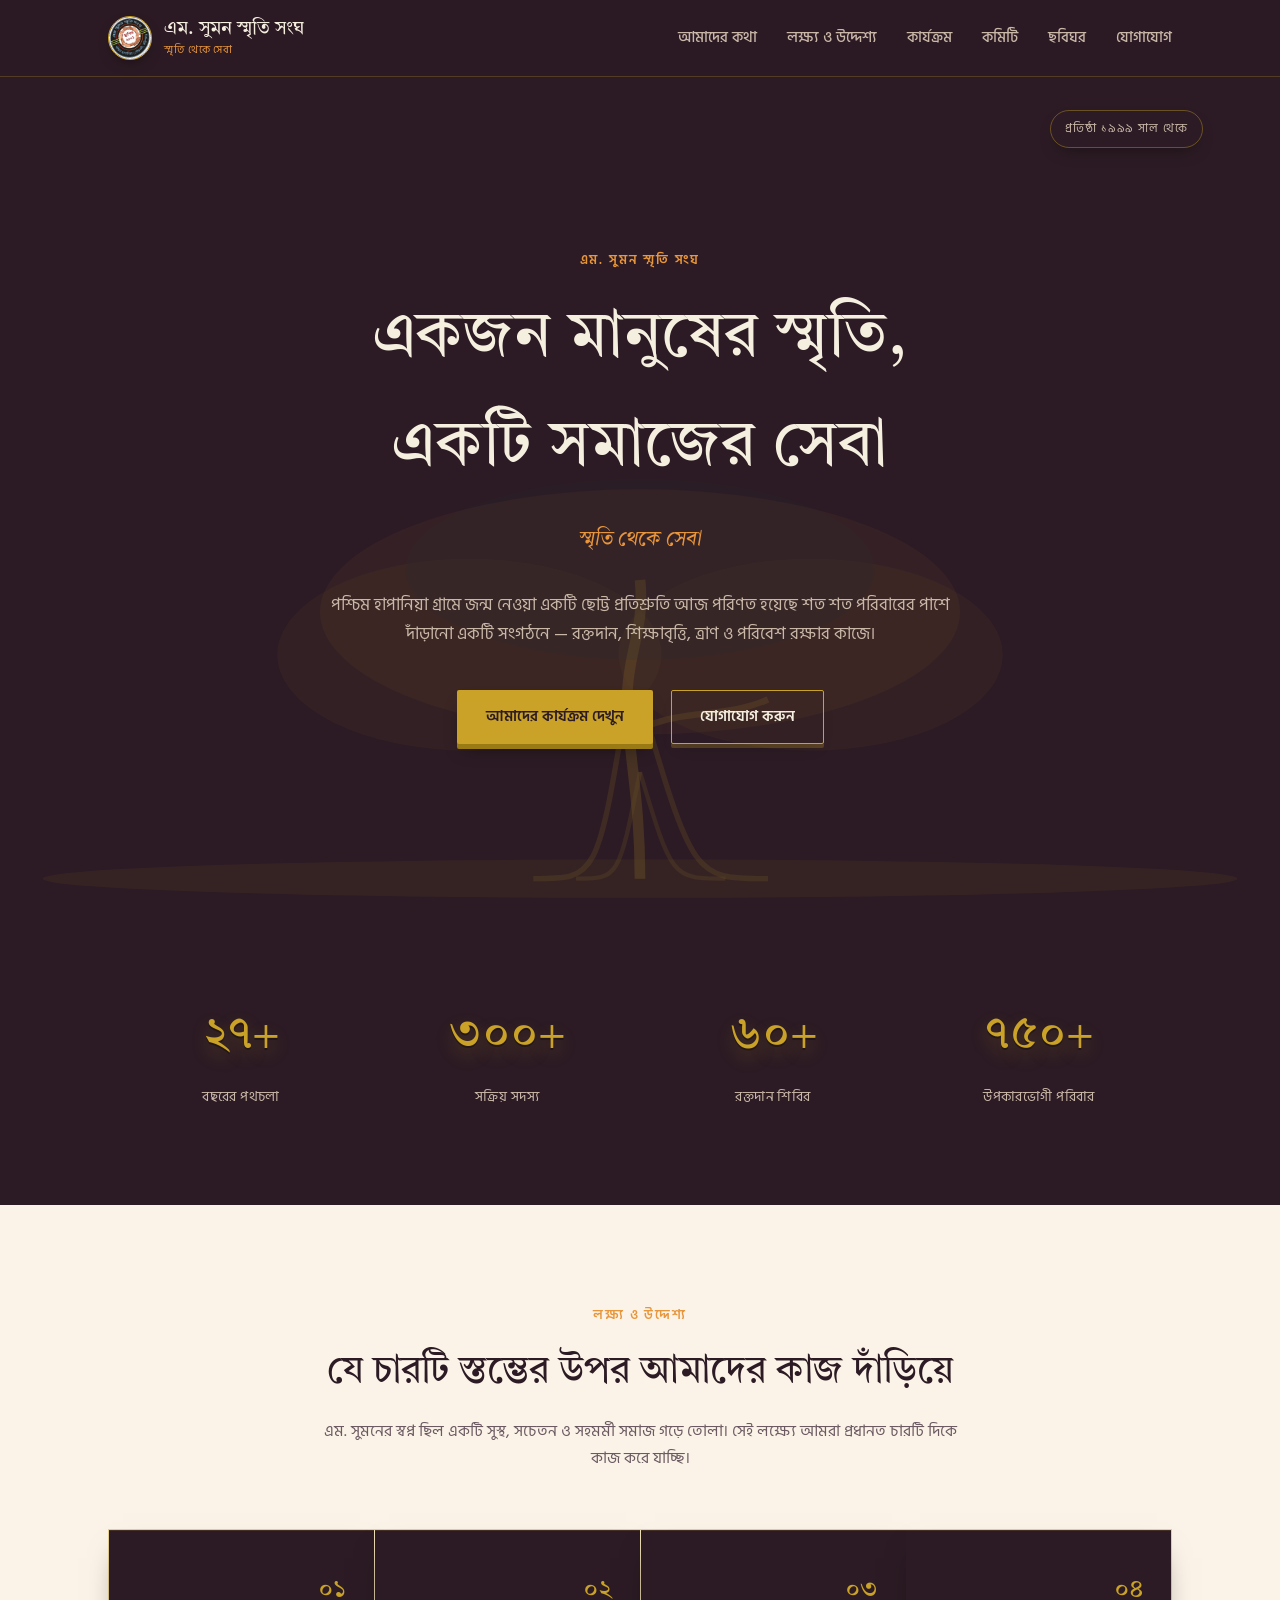
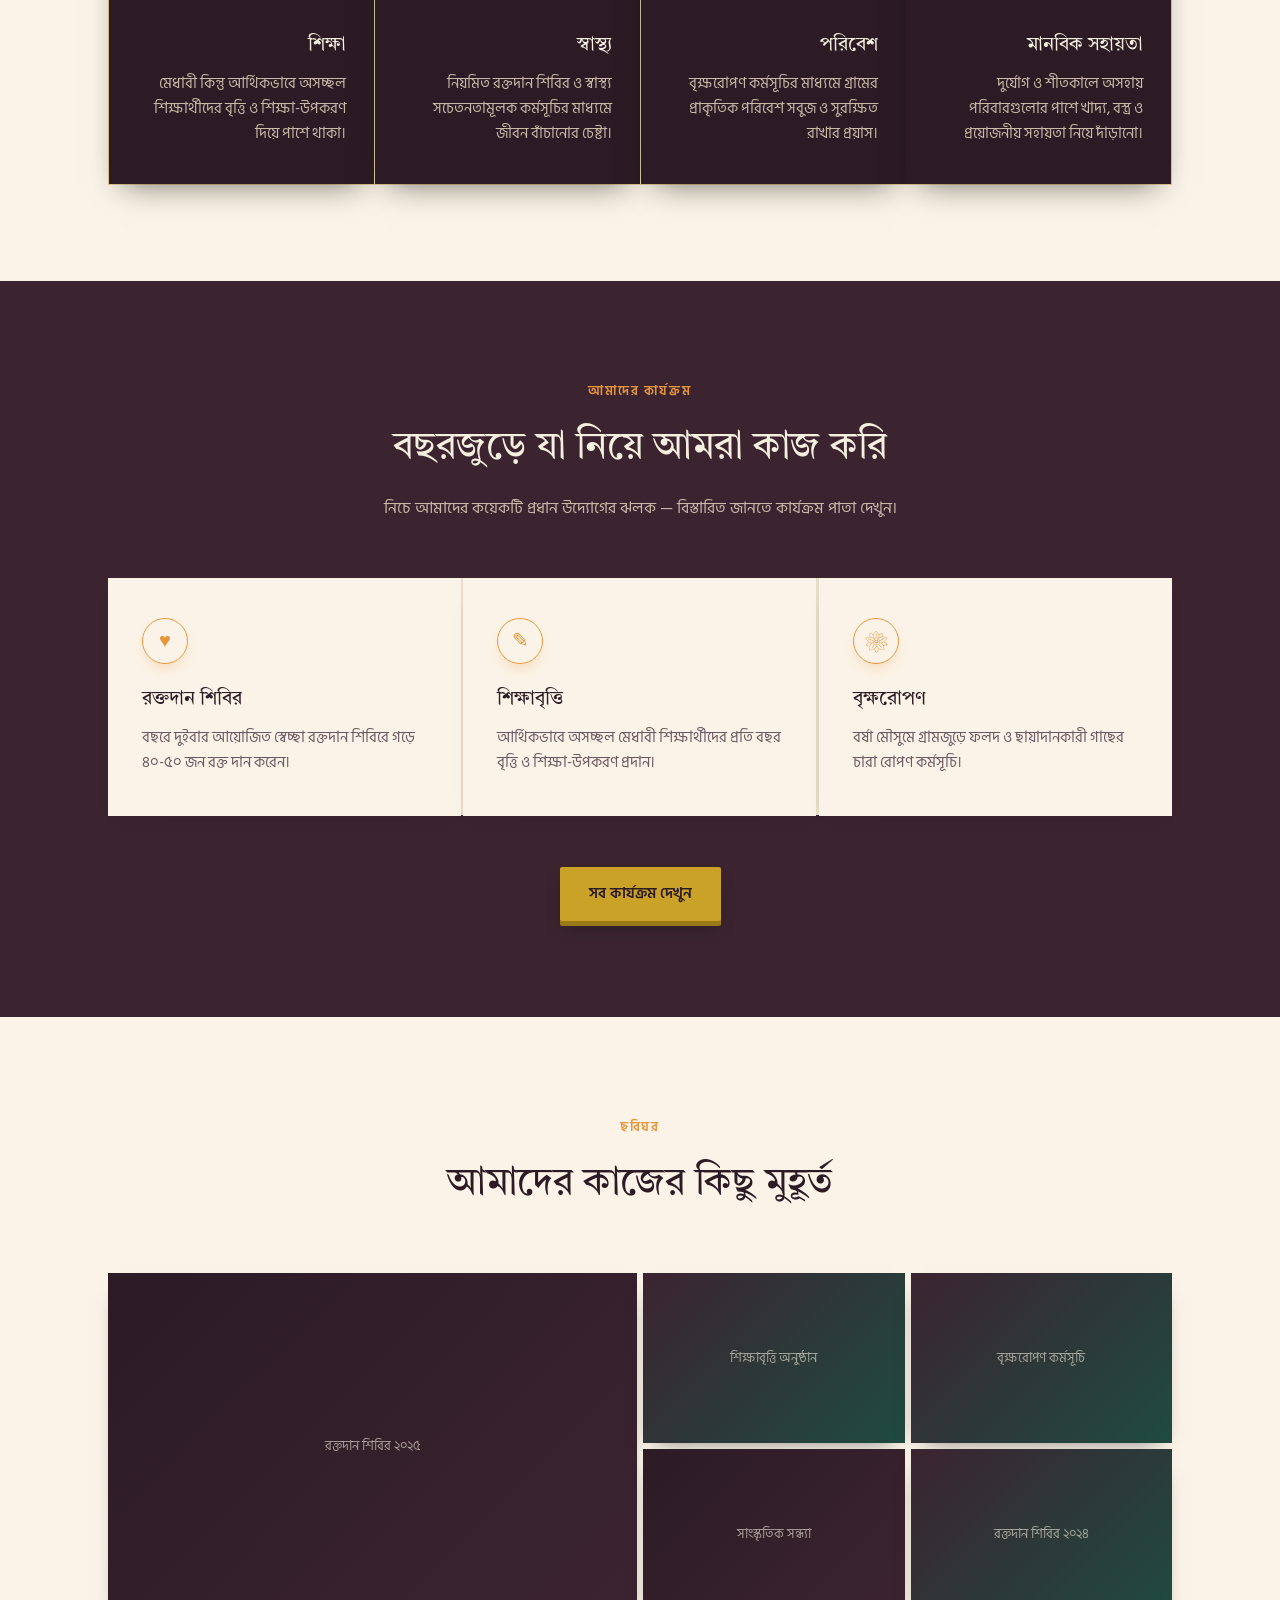
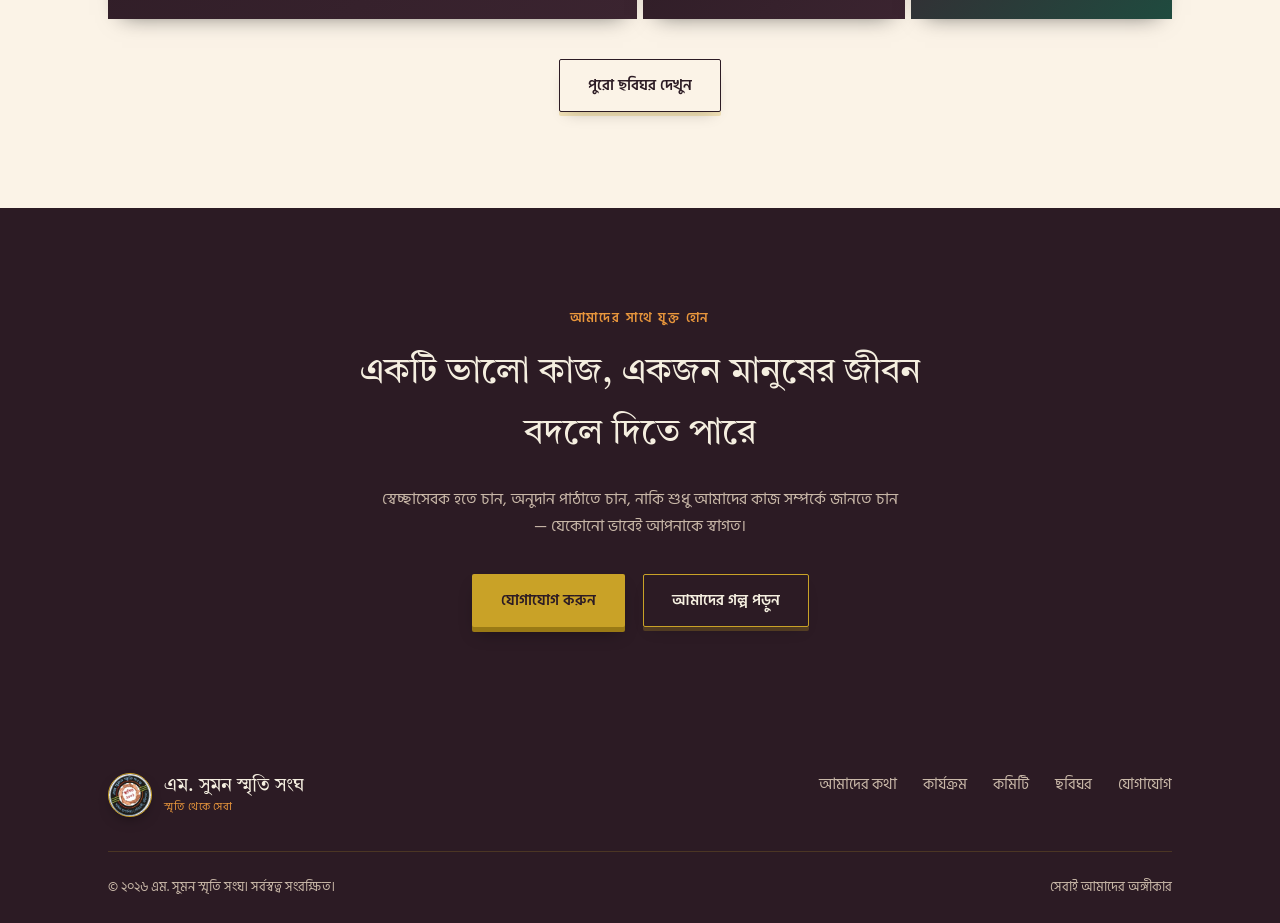
==== index.html @ 31ef6d55 "Add files via upload" ====
<!DOCTYPE html>
<html lang="bn">
<head>
<meta charset="UTF-8">
<meta name="viewport" content="width=device-width, initial-scale=1.0">
<title>এম. সুমন স্মৃতি সংঘ — স্মৃতি থেকে সেবা</title>
<link rel="preconnect" href="https://fonts.googleapis.com">
<link rel="preconnect" href="https://fonts.gstatic.com" crossorigin>
<link href="https://fonts.googleapis.com/css2?family=Tiro+Bangla:ital@0;1&family=Hind+Siliguri:wght@400;500;600;700&display=swap" rel="stylesheet">
<link rel="icon" type="image/png" href="[data-uri]">
<link rel="stylesheet" href="styles.css">
</head>
<body>

<header>
  <div class="nav-wrap">
    <a href="index.html" class="brand">
      <img class="brand-mark" src="[data-uri]" alt="এম. সুমন স্মৃতি সংঘ লোগো">
      <span class="brand-name">এম. সুমন স্মৃতি সংঘ
        <span>স্মৃতি থেকে সেবা</span>
      </span>
    </a>
    <nav class="links" id="navLinks">
      <a href="about.html">আমাদের কথা</a>
      <a href="index.html#mission">লক্ষ্য ও উদ্দেশ্য</a>
      <a href="activities.html">কার্যক্রম</a>
      <a href="committee.html">কমিটি</a>
      <a href="gallery.html">ছবিঘর</a>
      <a href="contact.html">যোগাযোগ</a>
    </nav>
    <button class="nav-toggle" id="navToggle" aria-label="মেনু খুলুন">☰</button>
  </div>
</header>

<section class="hero">
  <div class="banyan-wrap">
    <svg viewBox="0 0 1200 420" xmlns="http://www.w3.org/2000/svg" preserveAspectRatio="xMidYMax slice" style="width:100%; height:auto; display:block;">
      <ellipse cx="600" cy="400" rx="560" ry="18" fill="#C9A227" opacity="0.18"/>
      <path d="M600 400 C600 320 588 280 588 230 C588 190 605 165 600 120" stroke="#C9A227" stroke-width="10" fill="none" opacity="0.5"/>
      <path d="M600 260 C560 240 520 250 480 230" stroke="#C9A227" stroke-width="6" fill="none" opacity="0.4"/>
      <path d="M600 260 C640 240 680 250 720 232" stroke="#C9A227" stroke-width="6" fill="none" opacity="0.4"/>
      <path d="M588 230 C560 400 560 400 500 400" stroke="#C9A227" stroke-width="5" fill="none" opacity="0.35"/>
      <path d="M600 230 C650 400 650 400 720 400" stroke="#C9A227" stroke-width="5" fill="none" opacity="0.35"/>
      <path d="M600 300 C580 400 580 400 540 400" stroke="#C9A227" stroke-width="4" fill="none" opacity="0.3"/>
      <path d="M600 300 C630 400 630 400 680 400" stroke="#C9A227" stroke-width="4" fill="none" opacity="0.3"/>
      <ellipse cx="600" cy="150" rx="300" ry="115" fill="#E8963C" opacity="0.14"/>
      <ellipse cx="440" cy="190" rx="180" ry="90" fill="#C9A227" opacity="0.12"/>
      <ellipse cx="760" cy="190" rx="180" ry="90" fill="#C9A227" opacity="0.12"/>
      <ellipse cx="600" cy="110" rx="220" ry="85" fill="#1F4B3F" opacity="0.16"/>
    </svg>
  </div>
  <span class="est-badge">প্রতিষ্ঠা <span data-field="org.founded_year">১৯৯৯</span> সাল থেকে</span>
  <div class="hero-content">
    <span class="eyebrow">এম. সুমন স্মৃতি সংঘ</span>
    <h1>একজন মানুষের স্মৃতি,<br>একটি সমাজের সেবা</h1>
    <p class="tagline">স্মৃতি থেকে সেবা</p>
    <p class="lede">
      পশ্চিম হাপানিয়া গ্রামে জন্ম নেওয়া একটি ছোট্ট প্রতিশ্রুতি আজ পরিণত হয়েছে শত শত পরিবারের
      পাশে দাঁড়ানো একটি সংগঠনে — রক্তদান, শিক্ষাবৃত্তি, ত্রাণ ও পরিবেশ রক্ষার কাজে।
    </p>
    <div class="hero-ctas">
      <a href="activities.html" class="btn btn-gold">আমাদের কার্যক্রম দেখুন</a>
      <a href="contact.html" class="btn btn-outline">যোগাযোগ করুন</a>
    </div>
  </div>
</section>

<section class="section section-dark">
  <div class="container">
    <div class="stats-bar">
      <div class="stat">
        <div class="figure" data-field="stats.years">২৭+</div>
        <div class="label">বছরের পথচলা</div>
      </div>
      <div class="stat">
        <div class="figure" data-field="stats.members">৩৫০+</div>
        <div class="label">সক্রিয় সদস্য</div>
      </div>
      <div class="stat">
        <div class="figure" data-field="stats.campaigns">৮০+</div>
        <div class="label">রক্তদান শিবির</div>
      </div>
      <div class="stat">
        <div class="figure" data-field="stats.families">৯০০+</div>
        <div class="label">উপকারভোগী পরিবার</div>
      </div>
    </div>
  </div>
</section>

<section class="section section-ivory" id="mission">
  <div class="container">
    <div class="section-head">
      <span class="eyebrow">লক্ষ্য ও উদ্দেশ্য</span>
      <h2>যে চারটি স্তম্ভের উপর আমাদের কাজ দাঁড়িয়ে</h2>
      <p>এম. সুমনের স্বপ্ন ছিল একটি সুস্থ, সচেতন ও সহমর্মী সমাজ গড়ে তোলা। সেই লক্ষ্যে আমরা প্রধানত চারটি দিকে কাজ করে যাচ্ছি।</p>
    </div>
    <div class="mission-grid">
      <div class="mission-card tilt-card" style="text-align:right;">
        <span class="num">০১</span>
        <h3>শিক্ষা</h3>
        <p>মেধাবী কিন্তু আর্থিকভাবে অসচ্ছল শিক্ষার্থীদের বৃত্তি ও শিক্ষা-উপকরণ দিয়ে পাশে থাকা।</p>
      </div>
      <div class="mission-card tilt-card">
        <span class="num">০২</span>
        <h3>স্বাস্থ্য</h3>
        <p>নিয়মিত রক্তদান শিবির ও স্বাস্থ্য সচেতনতামূলক কর্মসূচির মাধ্যমে জীবন বাঁচানোর চেষ্টা।</p>
      </div>
      <div class="mission-card tilt-card">
        <span class="num">০৩</span>
        <h3>পরিবেশ</h3>
        <p>বৃক্ষরোপণ কর্মসূচির মাধ্যমে গ্রামের প্রাকৃতিক পরিবেশ সবুজ ও সুরক্ষিত রাখার প্রয়াস।</p>
      </div>
      <div class="mission-card tilt-card">
        <span class="num">০৪</span>
        <h3>মানবিক সহায়তা</h3>
        <p>দুর্যোগ ও শীতকালে অসহায় পরিবারগুলোর পাশে খাদ্য, বস্ত্র ও প্রয়োজনীয় সহায়তা নিয়ে দাঁড়ানো।</p>
      </div>
    </div>
  </div>
</section>

<section class="section section-mid">
  <div class="container">
    <div class="section-head">
      <span class="eyebrow">আমাদের কার্যক্রম</span>
      <h2 style="color:var(--text-light);">বছরজুড়ে যা নিয়ে আমরা কাজ করি</h2>
      <p style="color:var(--text-muted);">নিচে আমাদের কয়েকটি প্রধান উদ্যোগের ঝলক — বিস্তারিত জানতে কার্যক্রম পাতা দেখুন।</p>
    </div>
    <div class="activity-grid">
      <div class="activity-card tilt-card">
        <div class="activity-icon">♥</div>
        <h3>রক্তদান শিবির</h3>
        <p>বছরে দুইবার আয়োজিত স্বেচ্ছা রক্তদান শিবিরে গড়ে ৪০-৫০ জন রক্ত দান করেন।</p>
      </div>
      <div class="activity-card tilt-card">
        <div class="activity-icon">✎</div>
        <h3>শিক্ষাবৃত্তি</h3>
        <p>আর্থিকভাবে অসচ্ছল মেধাবী শিক্ষার্থীদের প্রতি বছর বৃত্তি ও শিক্ষা-উপকরণ প্রদান।</p>
      </div>
      <div class="activity-card tilt-card">
        <div class="activity-icon">❀</div>
        <h3>বৃক্ষরোপণ</h3>
        <p>বর্ষা মৌসুমে গ্রামজুড়ে ফলদ ও ছায়াদানকারী গাছের চারা রোপণ কর্মসূচি।</p>
      </div>
    </div>
    <div style="text-align:center; margin-top:52px;">
      <a href="activities.html" class="btn btn-gold">সব কার্যক্রম দেখুন</a>
    </div>
  </div>
</section>

<section class="section section-ivory">
  <div class="container">
    <div class="section-head">
      <span class="eyebrow">ছবিঘর</span>
      <h2>আমাদের কাজের কিছু মুহূর্ত</h2>
    </div>
    <div class="gallery-grid" id="home-gallery-grid"></div>
    <div style="text-align:center; margin-top:40px;">
      <a href="gallery.html" class="btn btn-outline" style="color:var(--maroon-dark); border-color:var(--maroon-dark);">পুরো ছবিঘর দেখুন</a>
    </div>
  </div>
</section>

<section class="section section-dark">
  <div class="container" style="text-align:center;">
    <span class="eyebrow">আমাদের সাথে যুক্ত হোন</span>
    <h2 style="color:var(--text-light); font-size:clamp(26px,3.4vw,36px); max-width:600px; margin:0 auto 20px auto;">
      একটি ভালো কাজ, একজন মানুষের জীবন বদলে দিতে পারে
    </h2>
    <p style="color:var(--text-muted); max-width:520px; margin:0 auto 34px auto;">
      স্বেচ্ছাসেবক হতে চান, অনুদান পাঠাতে চান, নাকি শুধু আমাদের কাজ সম্পর্কে জানতে চান — যেকোনো ভাবেই আপনাকে স্বাগত।
    </p>
    <div class="hero-ctas" style="justify-content:center;">
      <a href="contact.html" class="btn btn-gold">যোগাযোগ করুন</a>
      <a href="about.html" class="btn btn-outline">আমাদের গল্প পড়ুন</a>
    </div>
  </div>
</section>

<footer>
  <div class="container">
    <div class="footer-top">
      <div class="brand">
        <img class="brand-mark" src="[data-uri]" alt="এম. সুমন স্মৃতি সংঘ লোগো">
        <span class="brand-name" style="color:var(--text-light);">এম. সুমন স্মৃতি সংঘ
          <span>স্মৃতি থেকে সেবা</span>
        </span>
      </div>
      <nav>
        <a href="about.html">আমাদের কথা</a>
        <a href="activities.html">কার্যক্রম</a>
        <a href="committee.html">কমিটি</a>
        <a href="gallery.html">ছবিঘর</a>
        <a href="contact.html">যোগাযোগ</a>
      </nav>
    </div>
    <div class="footer-bottom">
      <span>© ২০২৬ এম. সুমন স্মৃতি সংঘ। সর্বস্বত্ব সংরক্ষিত।</span>
      <span>সেবাই আমাদের অঙ্গীকার</span>
    </div>
  </div>
</footer>

<script src="script.js"></script>
<script src="data-loader.js"></script>

</body>
</html>
---- styles.css ----
:root{
    --maroon-dark:#2C1B24;
    --maroon-mid:#3B2430;
    --ivory:#FBF3E7;
    --ivory-line:#e9ddc8;
    --text-dark:#2C1B24;
    --text-light:#F5EFE0;
    --text-muted:#c9b8a8;
    --gold:#C9A227;
    --marigold:#E8963C;
    --teal:#1F4B3F;
    --radius:6px;
    --maxw:1120px;
  }
  *{box-sizing:border-box;}
  html{scroll-behavior:smooth;}
  body{
    margin:0;
    font-family:'Hind Siliguri', sans-serif;
    color:var(--text-dark);
    background:var(--ivory);
    line-height:1.7;
  }
  h1,h2,h3,.display{
    font-family:'Tiro Bangla', serif;
    font-weight:400;
    margin:0;
  }
  a{text-decoration:none;color:inherit;}
  ul{list-style:none;margin:0;padding:0;}
  img{max-width:100%;display:block;}
  .container{max-width:var(--maxw); margin:0 auto; padding:0 28px;}
  .eyebrow{
    font-size:13px;
    letter-spacing:0.14em;
    text-transform:uppercase;
    color:var(--marigold);
    font-weight:600;
    display:inline-block;
    margin-bottom:14px;
  }
  .section{padding:96px 0;}
  .section-ivory{background:var(--ivory);}
  .section-dark{background:var(--maroon-dark); color:var(--text-light);}
  .section-mid{background:var(--maroon-mid); color:var(--text-light);}

  /* ---------- Header ---------- */
  header{
    position:fixed; top:0; left:0; right:0; z-index:100;
    background:rgba(44,27,36,0.92);
    backdrop-filter:blur(6px);
    border-bottom:1px solid rgba(201,162,39,0.25);
  }
  .nav-wrap{
    max-width:var(--maxw); margin:0 auto; padding:16px 28px;
    display:flex; align-items:center; justify-content:space-between;
  }
  .brand{display:flex; align-items:center; gap:12px;}
  .brand-mark{
    width:44px;height:44px;border-radius:50%;
    border:1.5px solid var(--gold);
    object-fit:cover;
    flex-shrink:0;
    box-shadow:0 6px 14px -6px rgba(0,0,0,0.5);
  }
  .brand-name{
    font-family:'Tiro Bangla', serif;
    color:var(--text-light);
    font-size:19px;
    line-height:1.2;
  }
  .brand-name span{
    display:block; font-family:'Hind Siliguri',sans-serif;
    font-size:11px; letter-spacing:0.08em; color:var(--marigold); margin-top:2px;
  }
  nav.links{display:flex; gap:30px;}
  nav.links a{
    color:var(--text-muted); font-size:15px; font-weight:500;
    transition:color .2s;
    position:relative;
  }
  nav.links a:hover{color:var(--gold);}
  .nav-toggle{display:none; background:none;border:none; color:var(--text-light); font-size:26px; cursor:pointer;}
  .btn{
    display:inline-block;
    padding:13px 28px;
    border-radius:2px;
    font-weight:600;
    font-size:15px;
    border:1.5px solid transparent;
    transition:all .25s ease;
    cursor:pointer;
  }
  .btn-gold{background:var(--gold); color:var(--maroon-dark);}
  .btn-gold:hover{background:var(--marigold);}
  .btn-outline{border-color:var(--gold); color:var(--text-light);}
  .btn-outline:hover{background:rgba(201,162,39,0.12);}

  /* ---------- Hero ---------- */
  .hero{
    min-height:100vh;
    background:var(--maroon-dark);
    color:var(--text-light);
    display:flex; flex-direction:column; justify-content:center;
    position:relative;
    overflow:hidden;
    padding-top:90px;
  }
  .hero-content{
    max-width:var(--maxw); margin:0 auto; padding:0 28px;
    position:relative; z-index:2;
    text-align:center;
  }
  .hero h1{
    font-size:clamp(38px, 6vw, 64px);
    color:var(--text-light);
    margin-bottom:18px;
    letter-spacing:0.01em;
  }
  .hero .tagline{
    font-size:clamp(16px,2.2vw,20px);
    color:var(--marigold);
    font-family:'Tiro Bangla',serif;
    font-style:italic;
    margin-bottom:34px;
  }
  .hero .lede{
    max-width:620px; margin:0 auto 42px auto;
    color:var(--text-muted);
    font-size:17px;
  }
  .hero-ctas{display:flex; gap:18px; justify-content:center; flex-wrap:wrap;}
  .banyan-wrap{
    position:absolute; bottom:0; left:0; right:0;
    opacity:0.35; z-index:1; pointer-events:none;
  }
  .est-badge{
    position:absolute; top:110px; right:6%;
    border:1px solid rgba(201,162,39,0.4);
    color:var(--text-muted);
    font-size:12px; letter-spacing:0.08em;
    padding:8px 14px; border-radius:50px;
    display:none;
  }
  @media(min-width:860px){.est-badge{display:block;}}

  /* ---------- About ---------- */
  .about-grid{
    display:grid; grid-template-columns:1.1fr 0.9fr; gap:64px; align-items:center;
  }
  .about-grid h2{font-size:clamp(28px,3.6vw,38px); margin-bottom:22px; color:var(--maroon-dark);}
  .about-grid p{color:#5b4a52; font-size:16.5px; margin-bottom:16px;}
  .quote-block{
    border-right:3px solid var(--marigold);
    padding:26px 30px;
    background:var(--maroon-dark);
    color:var(--text-light);
    font-family:'Tiro Bangla', serif;
    font-size:19px;
    font-style:italic;
    line-height:1.8;
    border-radius:2px;
  }
  .quote-block small{
    display:block; margin-top:14px; font-family:'Hind Siliguri',sans-serif;
    font-style:normal; font-size:13px; color:var(--marigold); letter-spacing:0.05em;
  }

  /* ---------- Mission cards ---------- */
  .mission-grid{
    display:grid; grid-template-columns:repeat(4,1fr); gap:1px;
    background:rgba(201,162,39,0.25);
    border:1px solid rgba(201,162,39,0.25);
    margin-top:56px;
  }
  .mission-card{
    background:var(--maroon-dark);
    padding:38px 28px;
    text-align:right;
  }
  .mission-card .num{
    font-family:'Tiro Bangla',serif; color:var(--gold); font-size:26px; margin-bottom:18px; display:block;
  }
  .mission-card h3{color:var(--text-light); font-size:19px; margin-bottom:10px;}
  .mission-card p{color:var(--text-muted); font-size:14.5px; margin:0;}

  /* ---------- Activities ---------- */
  .section-head{text-align:center; max-width:640px; margin:0 auto 56px auto;}
  .section-head h2{font-size:clamp(28px,3.6vw,38px); color:var(--maroon-dark);}
  .section-head p{color:#6b5a62; margin-top:14px; font-size:16px;}
  .activity-grid{
    display:grid; grid-template-columns:repeat(3,1fr); gap:2px;
    background:var(--ivory-line);
  }
  .activity-card{
    background:var(--ivory);
    padding:40px 34px;
    transition:background .25s;
  }
  .activity-card:hover{background:#f3e9d7;}
  .activity-icon{
    width:46px; height:46px; border-radius:50%;
    border:1.5px solid var(--marigold);
    display:flex; align-items:center; justify-content:center;
    margin-bottom:20px; color:var(--marigold); font-size:20px;
  }
  .activity-card h3{font-size:19px; color:var(--maroon-dark); margin-bottom:10px;}
  .activity-card p{font-size:14.5px; color:#6b5a62; margin:0;}

  /* ---------- Stats ---------- */
  .stats-bar{
    display:grid; grid-template-columns:repeat(4,1fr);
    text-align:center;
  }
  .stat{padding:0 20px;}
  .stat .figure{
    font-family:'Tiro Bangla',serif; font-size:clamp(34px,4vw,48px); color:var(--gold);
  }
  .stat .label{font-size:13.5px; color:var(--text-muted); margin-top:8px; letter-spacing:0.03em;}

  /* ---------- Committee ---------- */
  .committee-grid{
    display:grid; grid-template-columns:repeat(4,1fr); gap:36px; margin-top:56px;
  }
  .member{text-align:center;}
  .avatar{
    width:104px; height:104px; border-radius:50%;
    background:var(--maroon-dark);
    color:var(--gold);
    display:flex; align-items:center; justify-content:center;
    font-family:'Tiro Bangla',serif; font-size:32px;
    margin:0 auto 18px auto;
    border:2px solid var(--marigold);
  }
  .member h3{font-size:17px; color:var(--maroon-dark);}
  .member p{font-size:13.5px; color:var(--marigold); margin-top:4px; font-weight:600;}

  /* ---------- Gallery ---------- */
  .gallery-grid{
    display:grid; grid-template-columns:repeat(4,1fr); grid-auto-rows:170px; gap:6px; margin-top:20px;
  }
  .gallery-grid div{
    background:linear-gradient(135deg, var(--maroon-mid), var(--teal));
    display:flex; align-items:center; justify-content:center;
    color:rgba(245,239,224,0.6); font-size:13px; text-align:center; padding:10px;
  }
  .gallery-grid div:nth-child(3n+1){background:linear-gradient(135deg, var(--maroon-dark), var(--maroon-mid));}
  .gallery-grid div:first-child{grid-column:span 2; grid-row:span 2;}

  /* ---------- Contact ---------- */
  .contact-grid{
    display:grid; grid-template-columns:0.9fr 1.1fr; gap:64px;
  }
  .contact-info h2{font-size:clamp(28px,3.6vw,36px); margin-bottom:20px;}
  .contact-info p{color:var(--text-muted); margin-bottom:28px;}
  .info-row{display:flex; gap:14px; margin-bottom:20px; align-items:flex-start;}
  .info-row .ic{color:var(--gold); font-size:18px; margin-top:2px;}
  .info-row div b{display:block; color:var(--text-light); font-size:15px;}
  .info-row div span{color:var(--text-muted); font-size:14.5px;}
  .form-panel{
    background:var(--ivory); border-radius:4px; padding:38px;
  }
  .form-panel h3{color:var(--maroon-dark); font-size:20px; margin-bottom:22px;}
  .field{margin-bottom:18px;}
  .field label{display:block; font-size:13.5px; color:#6b5a62; margin-bottom:7px; font-weight:600;}
  .field input, .field textarea{
    width:100%; padding:12px 14px; border:1px solid #d9cbb4; border-radius:2px;
    font-family:'Hind Siliguri',sans-serif; font-size:15px; background:#fff; color:var(--text-dark);
  }
  .field input:focus, .field textarea:focus{outline:2px solid var(--marigold); outline-offset:1px;}

  /* ---------- Footer ---------- */
  footer{background:var(--maroon-dark); color:var(--text-muted); padding:50px 0 24px 0;}
  .footer-top{
    display:flex; justify-content:space-between; flex-wrap:wrap; gap:30px;
    padding-bottom:34px; border-bottom:1px solid rgba(201,162,39,0.2); margin-bottom:24px;
  }
  .footer-top nav{display:flex; gap:26px; flex-wrap:wrap;}
  .footer-top nav a{font-size:14.5px; color:var(--text-muted);}
  .footer-top nav a:hover{color:var(--gold);}
  .footer-bottom{
    display:flex; justify-content:space-between; font-size:13px; flex-wrap:wrap; gap:10px;
  }

  /* ---------- Responsive ---------- */
  @media(max-width:900px){
    .about-grid, .contact-grid{grid-template-columns:1fr; gap:36px;}
    .mission-grid{grid-template-columns:repeat(2,1fr);}
    .activity-grid{grid-template-columns:repeat(2,1fr);}
    .committee-grid{grid-template-columns:repeat(2,1fr);}
    .stats-bar{grid-template-columns:repeat(2,1fr); row-gap:36px;}
    .gallery-grid{grid-template-columns:repeat(2,1fr);}
    .gallery-grid div:first-child{grid-column:span 2; grid-row:span 1;}
  }
  @media(max-width:640px){
    nav.links{
      position:fixed; top:73px; left:0; right:0; bottom:0;
      background:var(--maroon-dark);
      flex-direction:column; align-items:flex-start; gap:0;
      padding:10px 28px; transform:translateX(100%); transition:transform .3s ease;
    }
    nav.links.open{transform:translateX(0);}
    nav.links a{padding:16px 0; width:100%; border-bottom:1px solid rgba(201,162,39,0.15);}
    .nav-toggle{display:block;}
    .mission-grid, .activity-grid, .committee-grid{grid-template-columns:1fr;}
    .section{padding:64px 0;}
  }

/* ================= Inner pages shared ================= */
.page-hero{
  background:var(--maroon-dark);
  color:var(--text-light);
  padding:150px 0 70px 0;
  text-align:center;
}
.page-hero .eyebrow{display:block;}
.page-hero h1{font-size:clamp(30px,4.4vw,46px); color:var(--text-light); margin-bottom:14px;}
.page-hero p{color:var(--text-muted); max-width:560px; margin:0 auto; font-size:16px;}
.breadcrumb{
  margin-top:18px; font-size:13.5px; color:var(--text-muted);
}
.breadcrumb a{color:var(--marigold);}
.breadcrumb span{margin:0 6px; color:var(--text-muted);}

/* Timeline (About page) */
.timeline{position:relative; margin-top:20px; padding-right:2px;}
.timeline::before{
  content:''; position:absolute; top:0; bottom:0; right:7px; width:1px; background:rgba(201,162,39,0.35);
}
.tl-item{position:relative; padding:0 42px 42px 0; }
.tl-item::before{
  content:''; position:absolute; top:4px; right:0; width:15px; height:15px; border-radius:50%;
  background:var(--maroon-dark); border:2px solid var(--gold);
}
.tl-item .yr{font-family:'Tiro Bangla',serif; color:var(--marigold); font-size:20px; display:block; margin-bottom:6px;}
.tl-item p{color:#5b4a52; margin:0; font-size:15.5px;}

/* Long activity list (Activities page) */
.activity-long{
  display:grid; grid-template-columns:120px 1fr; gap:28px;
  padding:32px 0; border-bottom:1px solid var(--ivory-line);
  align-items:start;
}
.activity-long:last-child{border-bottom:none;}
.activity-long .tag{
  font-family:'Tiro Bangla',serif; color:var(--marigold); font-size:15px; letter-spacing:0.03em;
  border:1px solid var(--marigold); border-radius:2px; padding:8px 10px; text-align:center; height:fit-content;
}
.activity-long h3{font-size:21px; color:var(--maroon-dark); margin-bottom:10px;}
.activity-long p{color:#6b5a62; font-size:15.5px; margin:0;}

/* Committee groups (Committee page) */
.committee-group-title{
  font-size:14px; letter-spacing:0.1em; text-transform:uppercase; color:var(--marigold);
  font-weight:600; margin:56px 0 10px 0; border-bottom:1px solid var(--ivory-line); padding-bottom:14px;
}
.committee-group-title:first-of-type{margin-top:0;}

/* Full gallery */
.gallery-tabs{display:flex; gap:10px; justify-content:center; flex-wrap:wrap; margin-bottom:40px;}
.gallery-tabs span{
  font-size:13.5px; padding:9px 18px; border:1px solid var(--marigold); border-radius:50px; color:var(--marigold);
}
.full-gallery-grid{
  display:grid; grid-template-columns:repeat(4,1fr); grid-auto-rows:190px; gap:6px;
}
.full-gallery-grid div{
  background:linear-gradient(135deg, var(--maroon-mid), var(--teal));
  display:flex; align-items:center; justify-content:center;
  color:rgba(245,239,224,0.6); font-size:13px; text-align:center; padding:10px;
}
.full-gallery-grid div:nth-child(4n+2){background:linear-gradient(135deg, var(--maroon-dark), var(--maroon-mid));}
.full-gallery-grid div:nth-child(4n+3){background:linear-gradient(135deg, var(--teal), var(--maroon-mid));}

/* Contact page map */
.map-box{
  width:100%; height:340px; border-radius:4px; overflow:hidden;
  background:repeating-linear-gradient(45deg, var(--maroon-mid), var(--maroon-mid) 10px, var(--maroon-dark) 10px, var(--maroon-dark) 20px);
  display:flex; align-items:center; justify-content:center; color:var(--text-muted); font-size:14px; text-align:center; padding:20px;
}

/* Note box */
.note-box{
  background:#f3e9d7; border-right:3px solid var(--marigold); padding:16px 22px; border-radius:2px;
  font-size:14px; color:#6b5a62; margin-top:26px;
}

@media(max-width:640px){
  .activity-long{grid-template-columns:1fr;}
  .full-gallery-grid{grid-template-columns:repeat(2,1fr);}
}

/* ================= 3D depth & interaction effects ================= */

/* Perspective containers so child tilts feel three-dimensional */
.mission-grid, .activity-grid, .committee-grid, .gallery-grid, .full-gallery-grid{
  perspective:1400px;
}

/* Base tilt-card behavior (JS enhances this with live mouse tracking) */
.tilt-card{
  transform-style:preserve-3d;
  transition:transform .35s cubic-bezier(.2,.8,.3,1), box-shadow .35s ease;
  will-change:transform;
}

/* Elevated, layered shadows instead of flat drop-shadows */
.mission-card.tilt-card{
  box-shadow:0 1px 0 rgba(201,162,39,0.15) inset, 0 14px 30px -14px rgba(0,0,0,0.55);
}
.mission-card.tilt-card:hover{
  box-shadow:0 1px 0 rgba(201,162,39,0.25) inset, 0 26px 46px -16px rgba(0,0,0,0.65), 0 0 0 1px rgba(201,162,39,0.25);
  z-index:2;
}

.activity-card.tilt-card{
  box-shadow:0 10px 24px -16px rgba(44,27,36,0.18);
}
.activity-card.tilt-card:hover{
  box-shadow:0 24px 40px -18px rgba(44,27,36,0.32);
  z-index:2;
}

.member .avatar{
  transition:transform .35s cubic-bezier(.2,.8,.3,1), box-shadow .35s ease;
  background:radial-gradient(circle at 34% 30%, #4d2f3c, var(--maroon-dark) 72%);
  box-shadow:
    inset -8px -8px 16px rgba(0,0,0,0.45),
    inset 6px 6px 12px rgba(255,255,255,0.06),
    0 14px 22px -8px rgba(0,0,0,0.55);
}
.member.tilt-card:hover .avatar{
  transform:translateY(-6px) rotateY(10deg) scale(1.06);
  box-shadow:
    inset -8px -8px 16px rgba(0,0,0,0.45),
    inset 6px 6px 12px rgba(255,255,255,0.08),
    0 22px 32px -10px rgba(0,0,0,0.6);
}

.gallery-grid.tilt-card > div, .full-gallery-grid.tilt-card > div{}
.gallery-grid > div, .full-gallery-grid > div{
  transition:transform .35s cubic-bezier(.2,.8,.3,1), box-shadow .35s ease, filter .35s ease;
  box-shadow:0 10px 22px -14px rgba(0,0,0,0.6);
}
.gallery-grid > div:hover, .full-gallery-grid > div:hover{
  transform:translateY(-6px) scale(1.025);
  box-shadow:0 22px 36px -16px rgba(0,0,0,0.7);
  filter:brightness(1.08);
  z-index:2;
}

/* Floating activity icons for a lively "alive" feel */
.activity-icon{
  animation:floaty 3.2s ease-in-out infinite;
  box-shadow:0 8px 14px -6px rgba(232,150,60,0.35);
}
.activity-card:nth-child(2n) .activity-icon{animation-delay:.6s;}
.activity-card:nth-child(3n) .activity-icon{animation-delay:1.1s;}
@keyframes floaty{
  0%,100%{transform:translateY(0);}
  50%{transform:translateY(-6px);}
}

/* 3D pressable buttons */
.btn{
  position:relative;
  transform:translateY(0);
  transition:transform .15s ease, box-shadow .15s ease, background .25s ease;
}
.btn-gold{
  box-shadow:0 5px 0 #9a7a15, 0 10px 18px -6px rgba(0,0,0,0.4);
}
.btn-gold:hover{
  transform:translateY(-2px);
  box-shadow:0 7px 0 #9a7a15, 0 14px 22px -6px rgba(0,0,0,0.45);
}
.btn-gold:active{
  transform:translateY(3px);
  box-shadow:0 2px 0 #9a7a15, 0 4px 10px -4px rgba(0,0,0,0.35);
}
.btn-outline{
  box-shadow:0 4px 0 rgba(201,162,39,0.25), 0 8px 16px -8px rgba(0,0,0,0.25);
}
.btn-outline:hover{
  transform:translateY(-2px);
}
.btn-outline:active{
  transform:translateY(3px);
  box-shadow:0 1px 0 rgba(201,162,39,0.25), 0 3px 8px -4px rgba(0,0,0,0.2);
}

/* Hero depth layers - smoothed by JS parallax, eased here */
.banyan-wrap{
  transition:transform .25s ease-out;
}
.hero-content{
  transition:transform .25s ease-out;
}
.est-badge{
  box-shadow:0 8px 18px -8px rgba(0,0,0,0.4);
}

/* Quote block + form panel lifted off the page */
.quote-block{
  box-shadow:0 20px 40px -18px rgba(0,0,0,0.5);
}
.form-panel{
  box-shadow:0 24px 50px -20px rgba(44,27,36,0.35), 0 1px 0 rgba(255,255,255,0.6) inset;
}

/* Stat figures get a subtle 3D text lift */
.stat .figure{
  text-shadow:0 2px 0 rgba(0,0,0,0.3), 0 8px 18px rgba(201,162,39,0.25);
}

@media (max-width:640px){
  .tilt-card:hover, .tilt-card{transform:none !important;}
  .member.tilt-card:hover .avatar{transform:none;}
  .activity-icon{animation:none;}
}
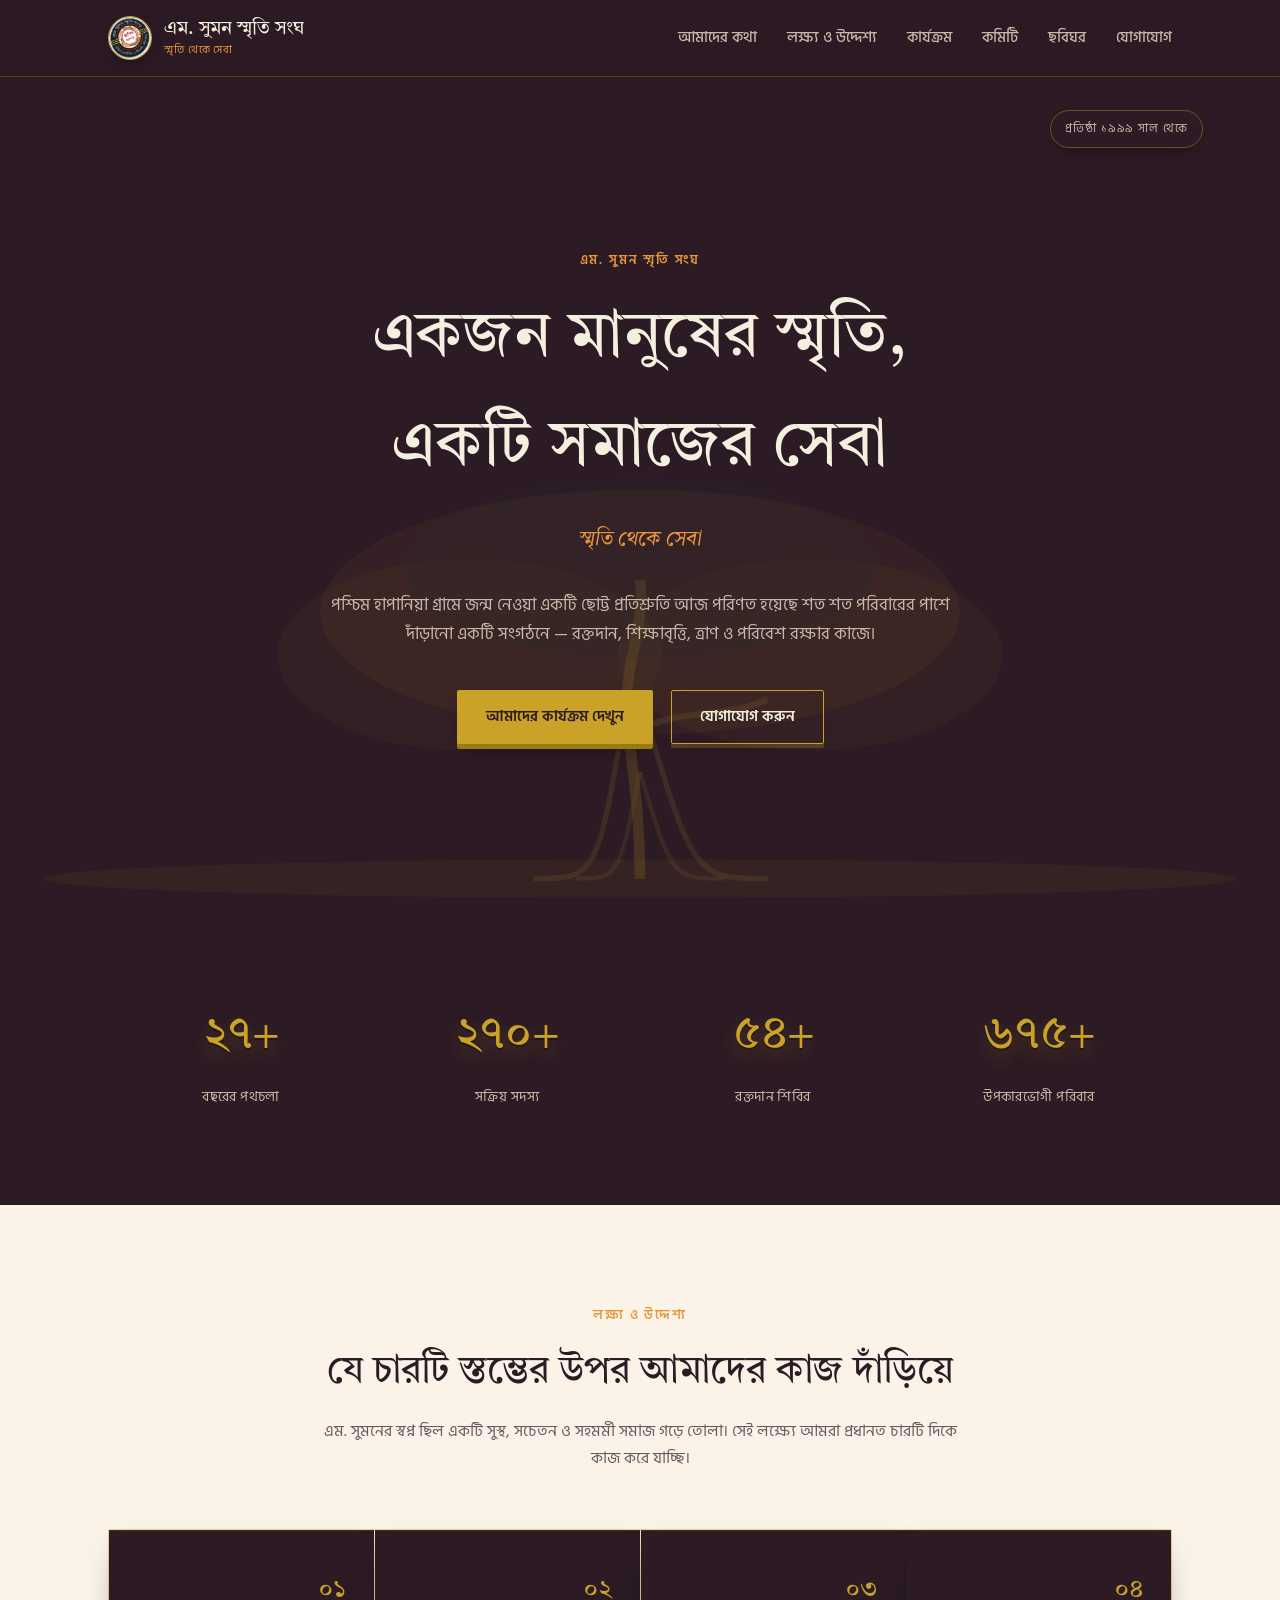
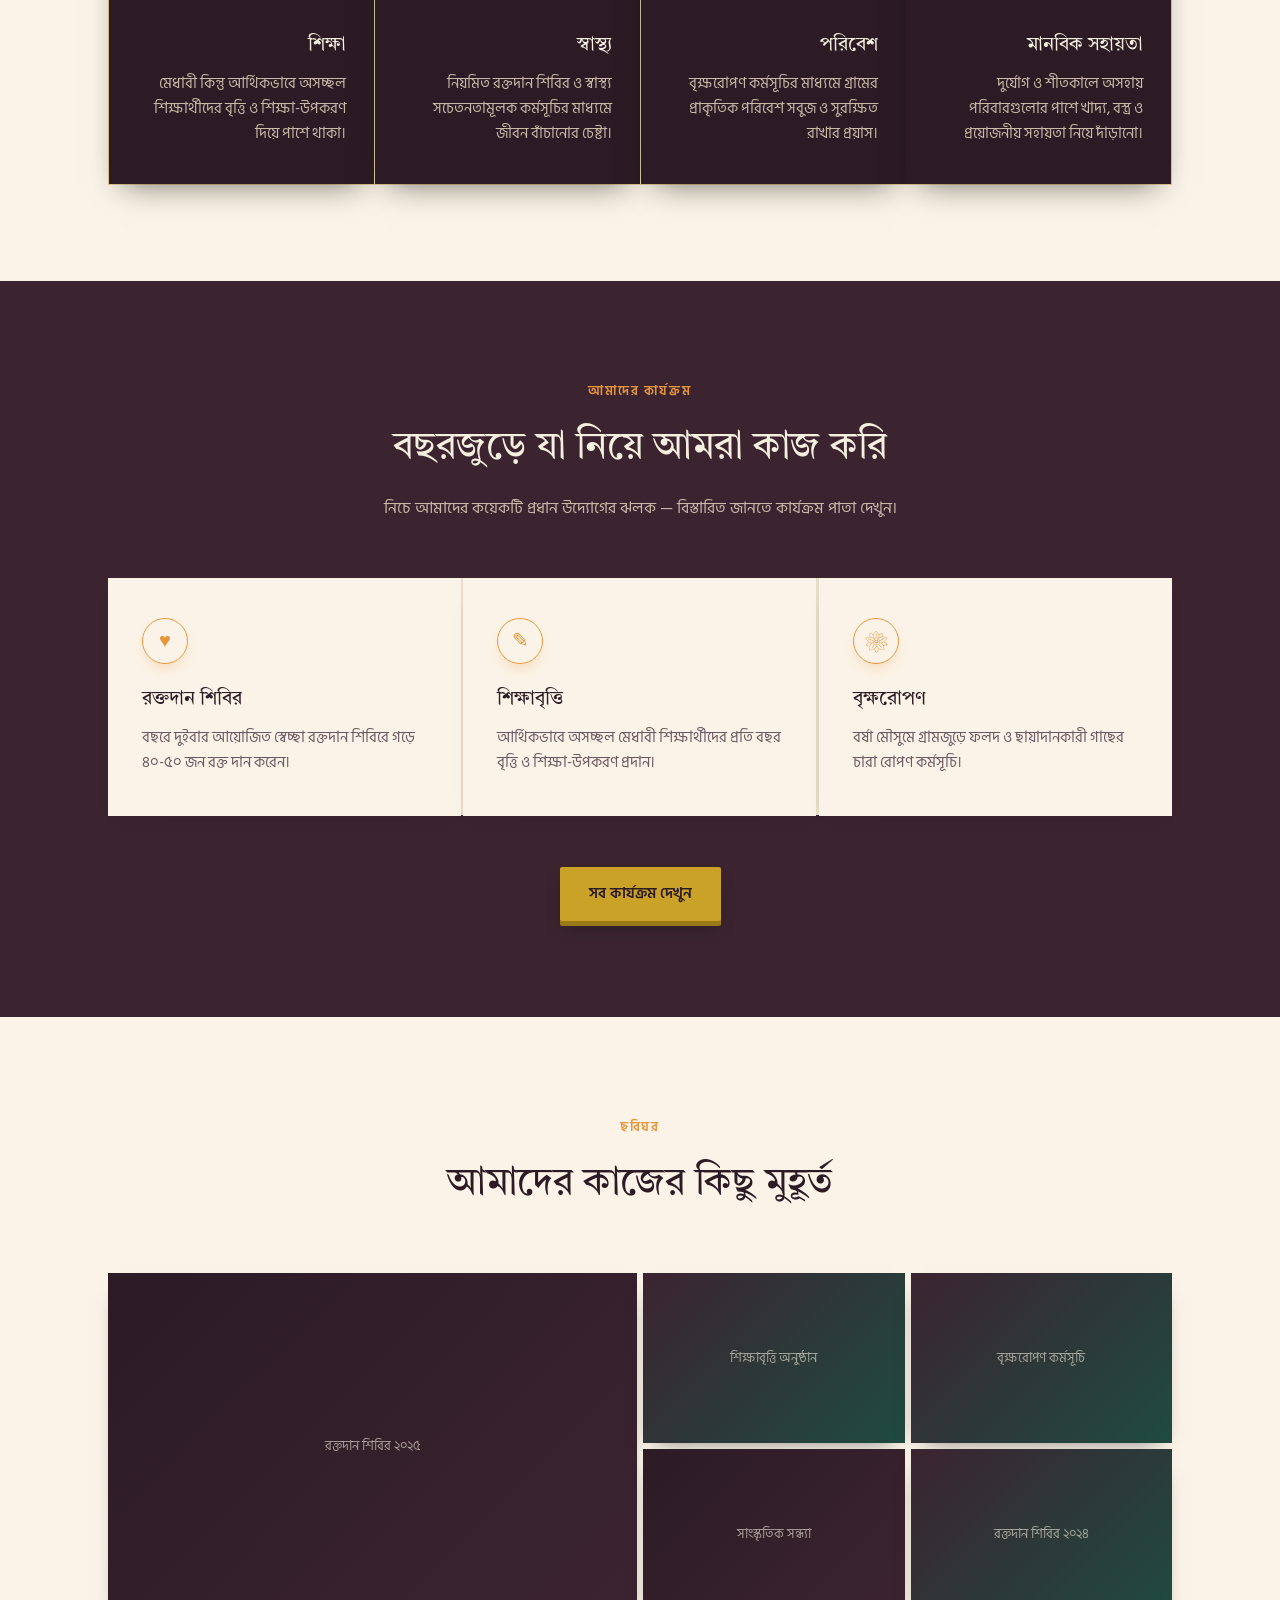
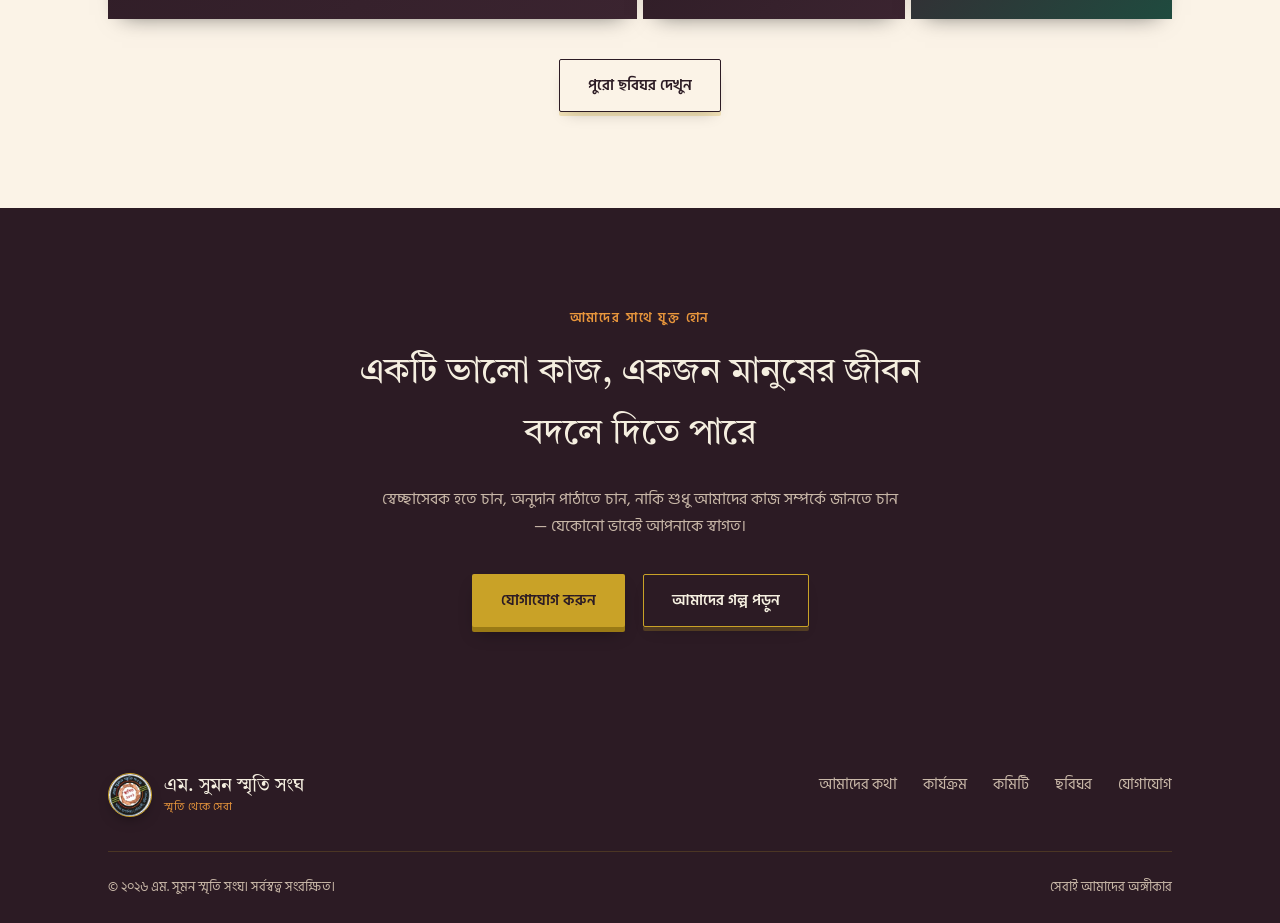
==== commit d3488bd9: "Add files via upload" ====
--- a/index.html
+++ b/index.html
@@ -203,6 +203,18 @@
   </div>
 </footer>
 
+<script src="https://identity.netlify.com/v1/netlify-identity-widget.js"></script>
+<script>
+  if (window.netlifyIdentity) {
+    window.netlifyIdentity.on("init", user => {
+      if (!user) {
+        window.netlifyIdentity.on("login", () => {
+          document.location.href = "/admin/";
+        });
+      }
+    });
+  }
+</script>
 <script src="script.js"></script>
 <script src="data-loader.js"></script>
 
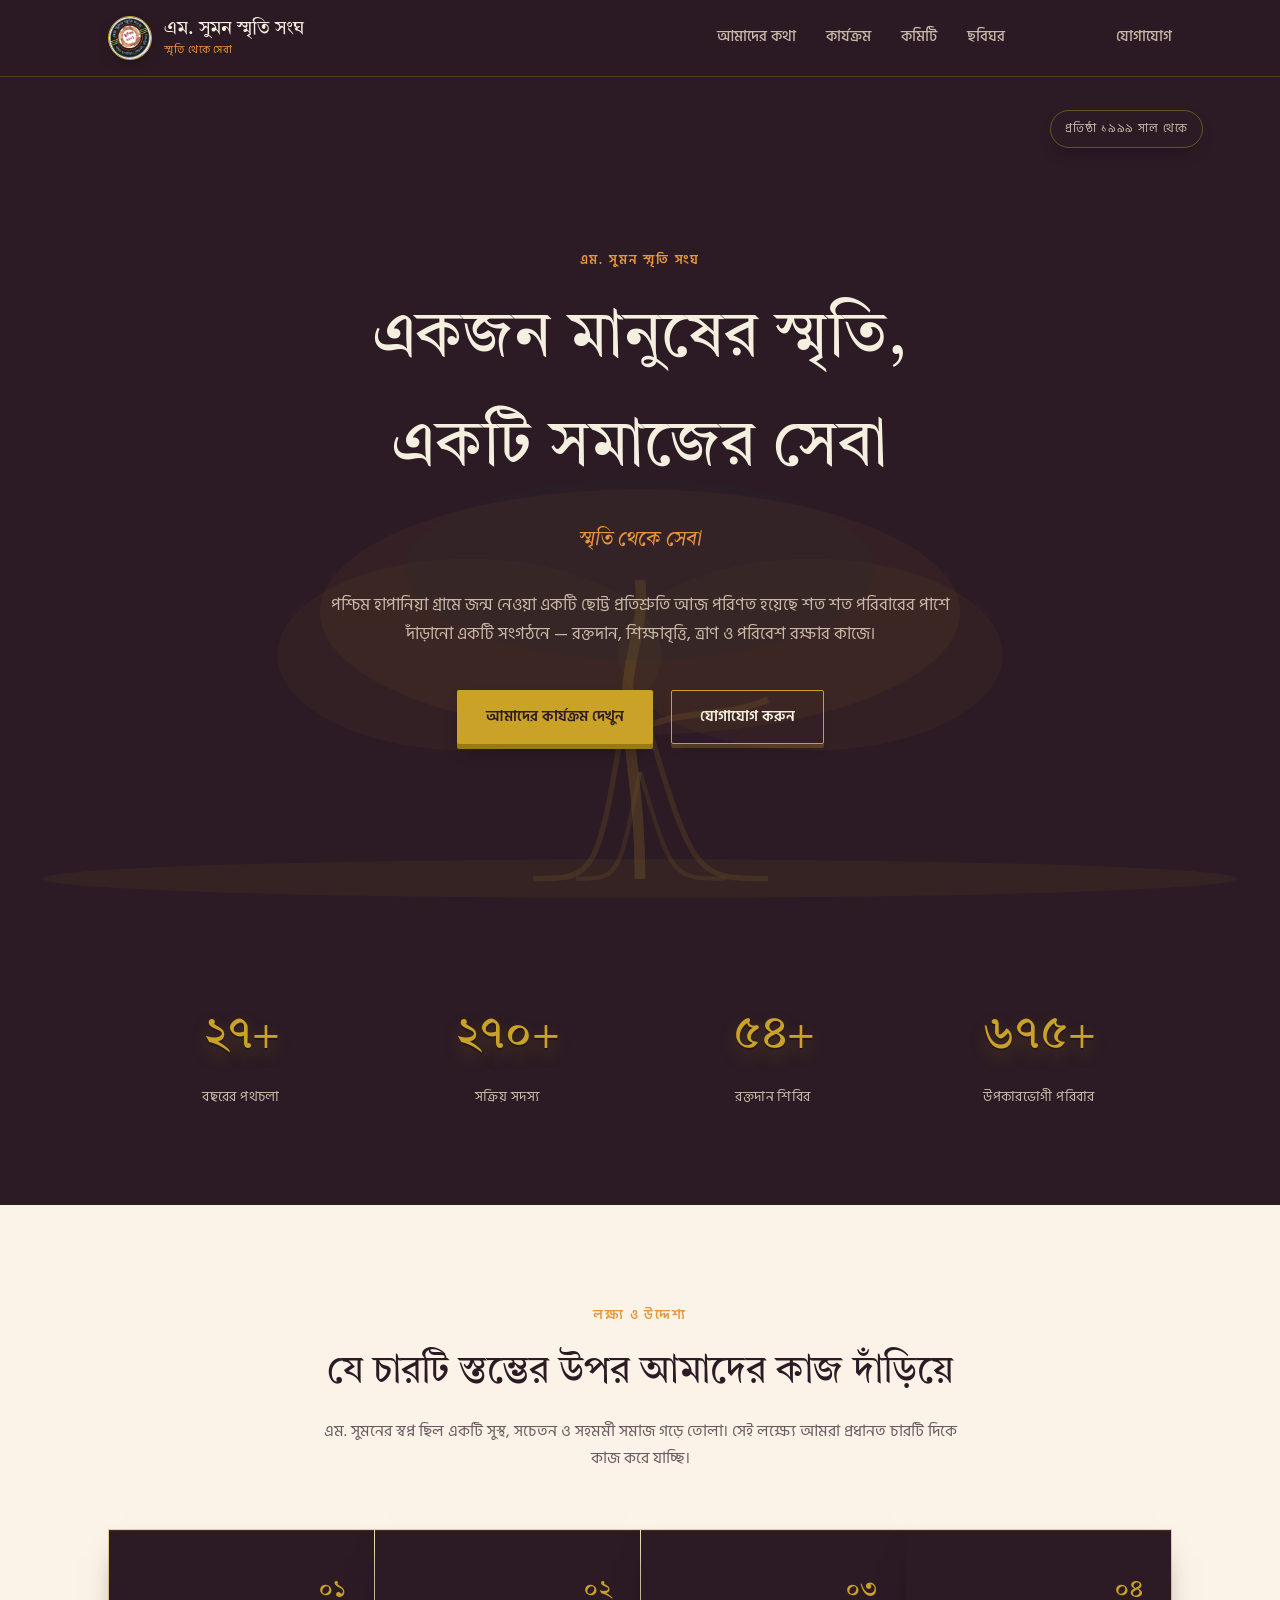
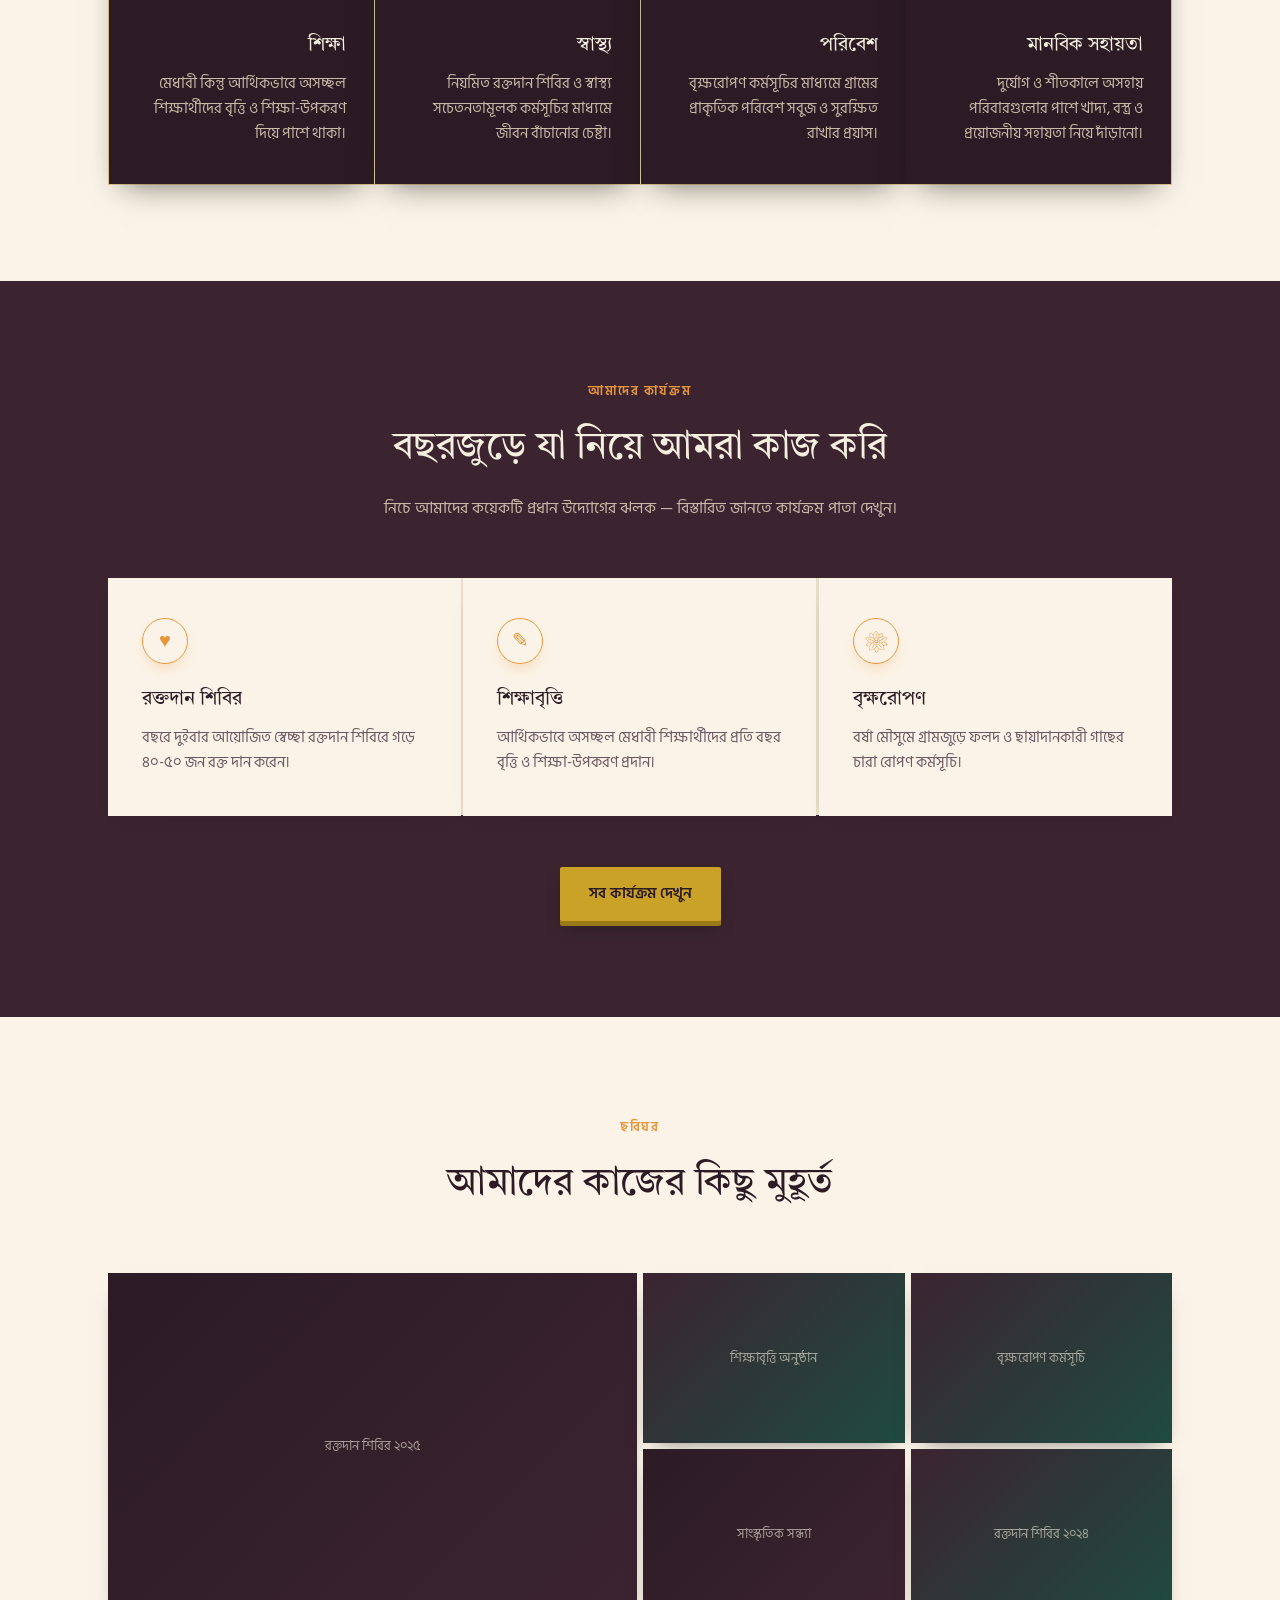
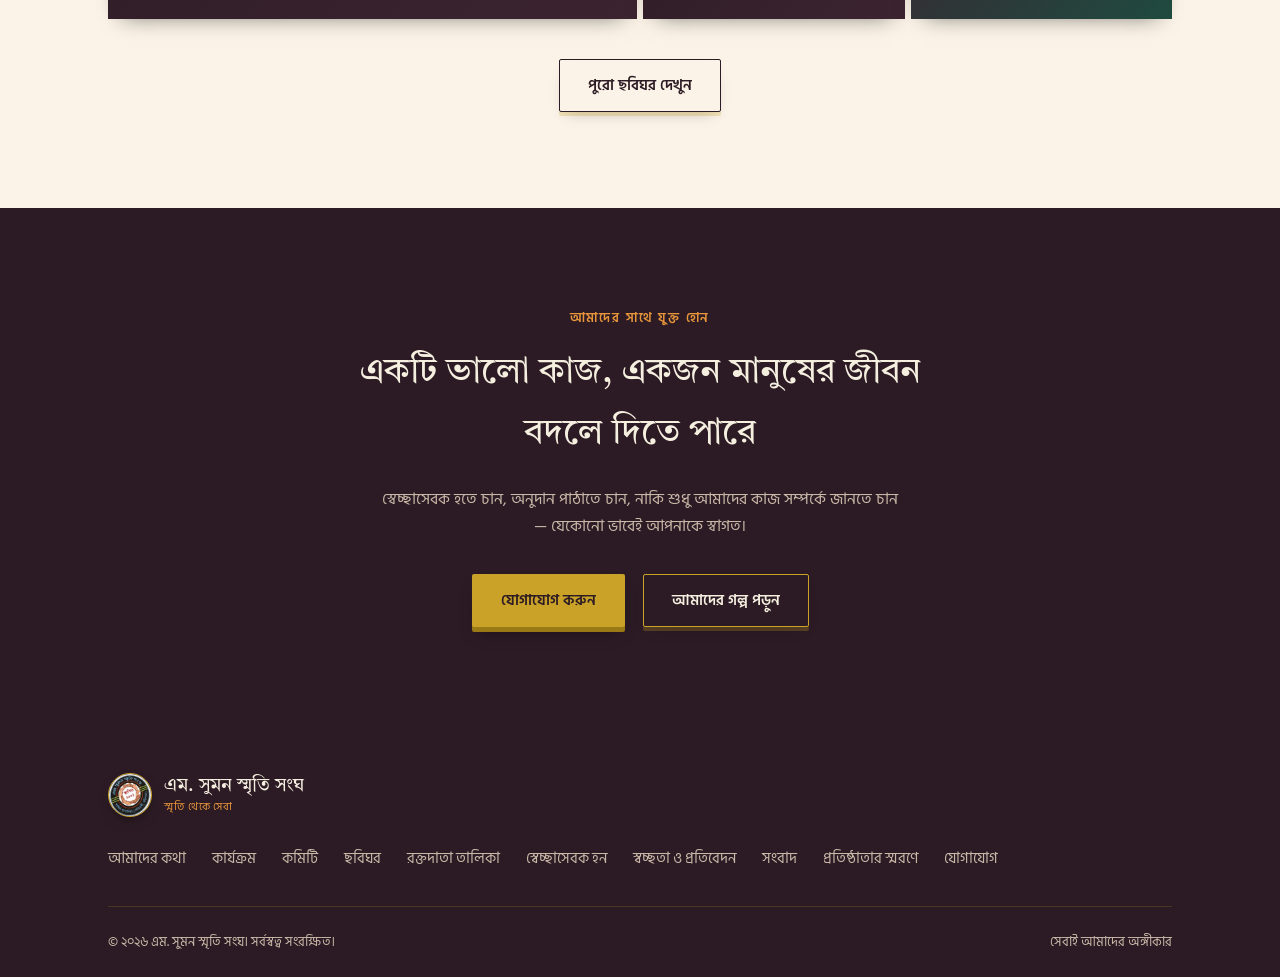
==== commit 27425db9: "Add files via upload" ====
--- a/index.html
+++ b/index.html
@@ -4,6 +4,7 @@
 <meta charset="UTF-8">
 <meta name="viewport" content="width=device-width, initial-scale=1.0">
 <title>এম. সুমন স্মৃতি সংঘ — স্মৃতি থেকে সেবা</title>
+<meta name="description" content="এম. সুমন স্মৃতি সংঘ — পশ্চিম হাপানিয়া, গৌরনদী, বরিশালের একটি সমাজসেবামূলক সংগঠন। রক্তদান, শিক্ষাবৃত্তি, বৃক্ষরোপণ ও মানবিক সহায়তার কাজ করি।">
 <link rel="preconnect" href="https://fonts.googleapis.com">
 <link rel="preconnect" href="https://fonts.gstatic.com" crossorigin>
 <link href="https://fonts.googleapis.com/css2?family=Tiro+Bangla:ital@0;1&family=Hind+Siliguri:wght@400;500;600;700&display=swap" rel="stylesheet">
@@ -22,10 +23,20 @@
     </a>
     <nav class="links" id="navLinks">
       <a href="about.html">আমাদের কথা</a>
-      <a href="index.html#mission">লক্ষ্য ও উদ্দেশ্য</a>
       <a href="activities.html">কার্যক্রম</a>
       <a href="committee.html">কমিটি</a>
       <a href="gallery.html">ছবিঘর</a>
+      <div class="nav-dropdown">
+        <span class="drop-label">আরও ▾</span>
+        <div class="dropdown-menu">
+          <a href="index.html#mission">লক্ষ্য ও উদ্দেশ্য</a>
+          <a href="blood-donors.html">রক্তদাতা তালিকা</a>
+          <a href="volunteer.html">স্বেচ্ছাসেবক হন</a>
+          <a href="finance.html">স্বচ্ছতা ও প্রতিবেদন</a>
+          <a href="news.html">সংবাদ</a>
+          <a href="memorial.html">প্রতিষ্ঠাতার স্মরণে</a>
+        </div>
+      </div>
       <a href="contact.html">যোগাযোগ</a>
     </nav>
     <button class="nav-toggle" id="navToggle" aria-label="মেনু খুলুন">☰</button>
@@ -193,6 +204,11 @@
         <a href="activities.html">কার্যক্রম</a>
         <a href="committee.html">কমিটি</a>
         <a href="gallery.html">ছবিঘর</a>
+        <a href="blood-donors.html">রক্তদাতা তালিকা</a>
+        <a href="volunteer.html">স্বেচ্ছাসেবক হন</a>
+        <a href="finance.html">স্বচ্ছতা ও প্রতিবেদন</a>
+        <a href="news.html">সংবাদ</a>
+        <a href="memorial.html">প্রতিষ্ঠাতার স্মরণে</a>
         <a href="contact.html">যোগাযোগ</a>
       </nav>
     </div>
--- a/styles.css
+++ b/styles.css
@@ -518,3 +518,102 @@
   .member.tilt-card:hover .avatar{transform:none;}
   .activity-icon{animation:none;}
 }
+
+/* ================= New sections: dropdown nav, tables, forms, news, memorial ================= */
+
+/* Nav dropdown ("আরও") */
+.nav-dropdown{position:relative;}
+.nav-dropdown > .drop-label{cursor:pointer; user-select:none;}
+.dropdown-menu{
+  position:absolute; top:calc(100% + 16px); left:50%; transform:translateX(-50%) translateY(6px);
+  background:var(--maroon-dark); border:1px solid rgba(201,162,39,0.25); border-radius:4px;
+  min-width:230px; padding:8px 0; opacity:0; visibility:hidden; transition:all .2s ease;
+  box-shadow:0 20px 40px -14px rgba(0,0,0,0.6);
+}
+.nav-dropdown:hover .dropdown-menu{opacity:1; visibility:visible; transform:translateX(-50%) translateY(0);}
+.dropdown-menu a{display:block; padding:11px 20px; font-size:14.5px; white-space:nowrap; color:var(--text-muted);}
+.dropdown-menu a:hover{background:rgba(201,162,39,0.08); color:var(--gold);}
+@media(max-width:640px){
+  .dropdown-menu{
+    position:static; opacity:1; visibility:visible; transform:none;
+    background:none; border:none; box-shadow:none; padding:0 0 0 14px; min-width:0;
+  }
+  .dropdown-menu a{padding:14px 0; border-bottom:1px solid rgba(201,162,39,0.1);}
+  .nav-dropdown .drop-label{padding:16px 0; border-bottom:1px solid rgba(201,162,39,0.15); display:block; color:var(--text-muted);}
+}
+
+/* Filter bar (blood donor search) */
+.filter-bar{
+  display:flex; gap:14px; flex-wrap:wrap; align-items:flex-end; margin-bottom:36px;
+  background:var(--ivory); border:1px solid var(--ivory-line); border-radius:4px; padding:24px;
+}
+.filter-bar .field{margin:0; flex:1; min-width:160px;}
+.filter-bar select{
+  width:100%; padding:12px 14px; border:1px solid #d9cbb4; border-radius:2px;
+  font-family:'Hind Siliguri',sans-serif; font-size:15px; background:#fff; color:var(--text-dark);
+}
+
+/* Data table (blood donors, finance) */
+.data-table{width:100%; border-collapse:collapse; background:var(--ivory);}
+.data-table th{
+  text-align:right; font-size:13px; letter-spacing:0.05em; text-transform:uppercase;
+  color:var(--marigold); font-weight:600; padding:14px 16px; border-bottom:2px solid var(--gold);
+}
+.data-table td{
+  padding:16px; border-bottom:1px solid var(--ivory-line); font-size:15px; color:var(--text-dark); text-align:right;
+}
+.data-table tr:hover td{background:#f3e9d7;}
+.data-table .empty-row td{text-align:center; color:#9a8878; padding:40px 16px;}
+.badge{
+  display:inline-block; padding:4px 12px; border-radius:50px; font-size:13px; font-weight:600;
+  background:rgba(201,162,39,0.14); color:var(--gold); border:1px solid rgba(201,162,39,0.35);
+}
+.table-wrap{overflow-x:auto; border-radius:4px; box-shadow:0 20px 40px -20px rgba(44,27,36,0.25);}
+
+/* News list */
+.news-list{max-width:760px; margin:0 auto;}
+.news-item{
+  padding:34px 0; border-bottom:1px solid var(--ivory-line);
+}
+.news-item:last-child{border-bottom:none;}
+.news-item .news-date{
+  font-family:'Tiro Bangla',serif; color:var(--marigold); font-size:14.5px; display:block; margin-bottom:10px;
+}
+.news-item h3{font-size:21px; color:var(--maroon-dark); margin-bottom:10px;}
+.news-item p{color:#6b5a62; font-size:15.5px; margin:0;}
+
+/* Memorial page */
+.memorial-hero{
+  display:grid; grid-template-columns:280px 1fr; gap:56px; align-items:center;
+}
+.memorial-photo{
+  width:280px; height:280px; border-radius:50%; margin:0 auto;
+  background:radial-gradient(circle at 34% 30%, #4d2f3c, var(--maroon-dark) 72%);
+  border:3px solid var(--gold);
+  display:flex; align-items:center; justify-content:center;
+  font-family:'Tiro Bangla',serif; font-size:64px; color:var(--gold);
+  box-shadow:0 24px 50px -18px rgba(0,0,0,0.55);
+}
+.memorial-hero h2{font-size:clamp(28px,3.6vw,40px); color:var(--maroon-dark); margin-bottom:6px;}
+.memorial-years{color:var(--marigold); font-family:'Tiro Bangla',serif; font-size:17px; margin-bottom:20px; display:block;}
+.memorial-hero p{color:#5b4a52; font-size:16.5px;}
+@media(max-width:760px){
+  .memorial-hero{grid-template-columns:1fr; text-align:center;}
+}
+
+/* Report / finance summary cards */
+.report-grid{display:grid; grid-template-columns:repeat(3,1fr); gap:28px; margin-top:20px;}
+.report-card{
+  background:var(--ivory); border:1px solid var(--ivory-line); border-radius:4px; padding:30px;
+}
+.report-card .yr{font-family:'Tiro Bangla',serif; color:var(--gold); font-size:24px; display:block; margin-bottom:14px;}
+.report-card .line{display:flex; justify-content:space-between; font-size:14.5px; color:#6b5a62; padding:6px 0; border-bottom:1px dashed var(--ivory-line);}
+.report-card .line b{color:var(--maroon-dark);}
+@media(max-width:900px){.report-grid{grid-template-columns:1fr;}}
+
+/* Form success message */
+.form-success{
+  display:none; background:rgba(31,75,63,0.12); border:1px solid var(--teal); color:var(--teal);
+  padding:16px 20px; border-radius:4px; font-size:14.5px; margin-top:16px;
+}
+.form-success.show{display:block;}
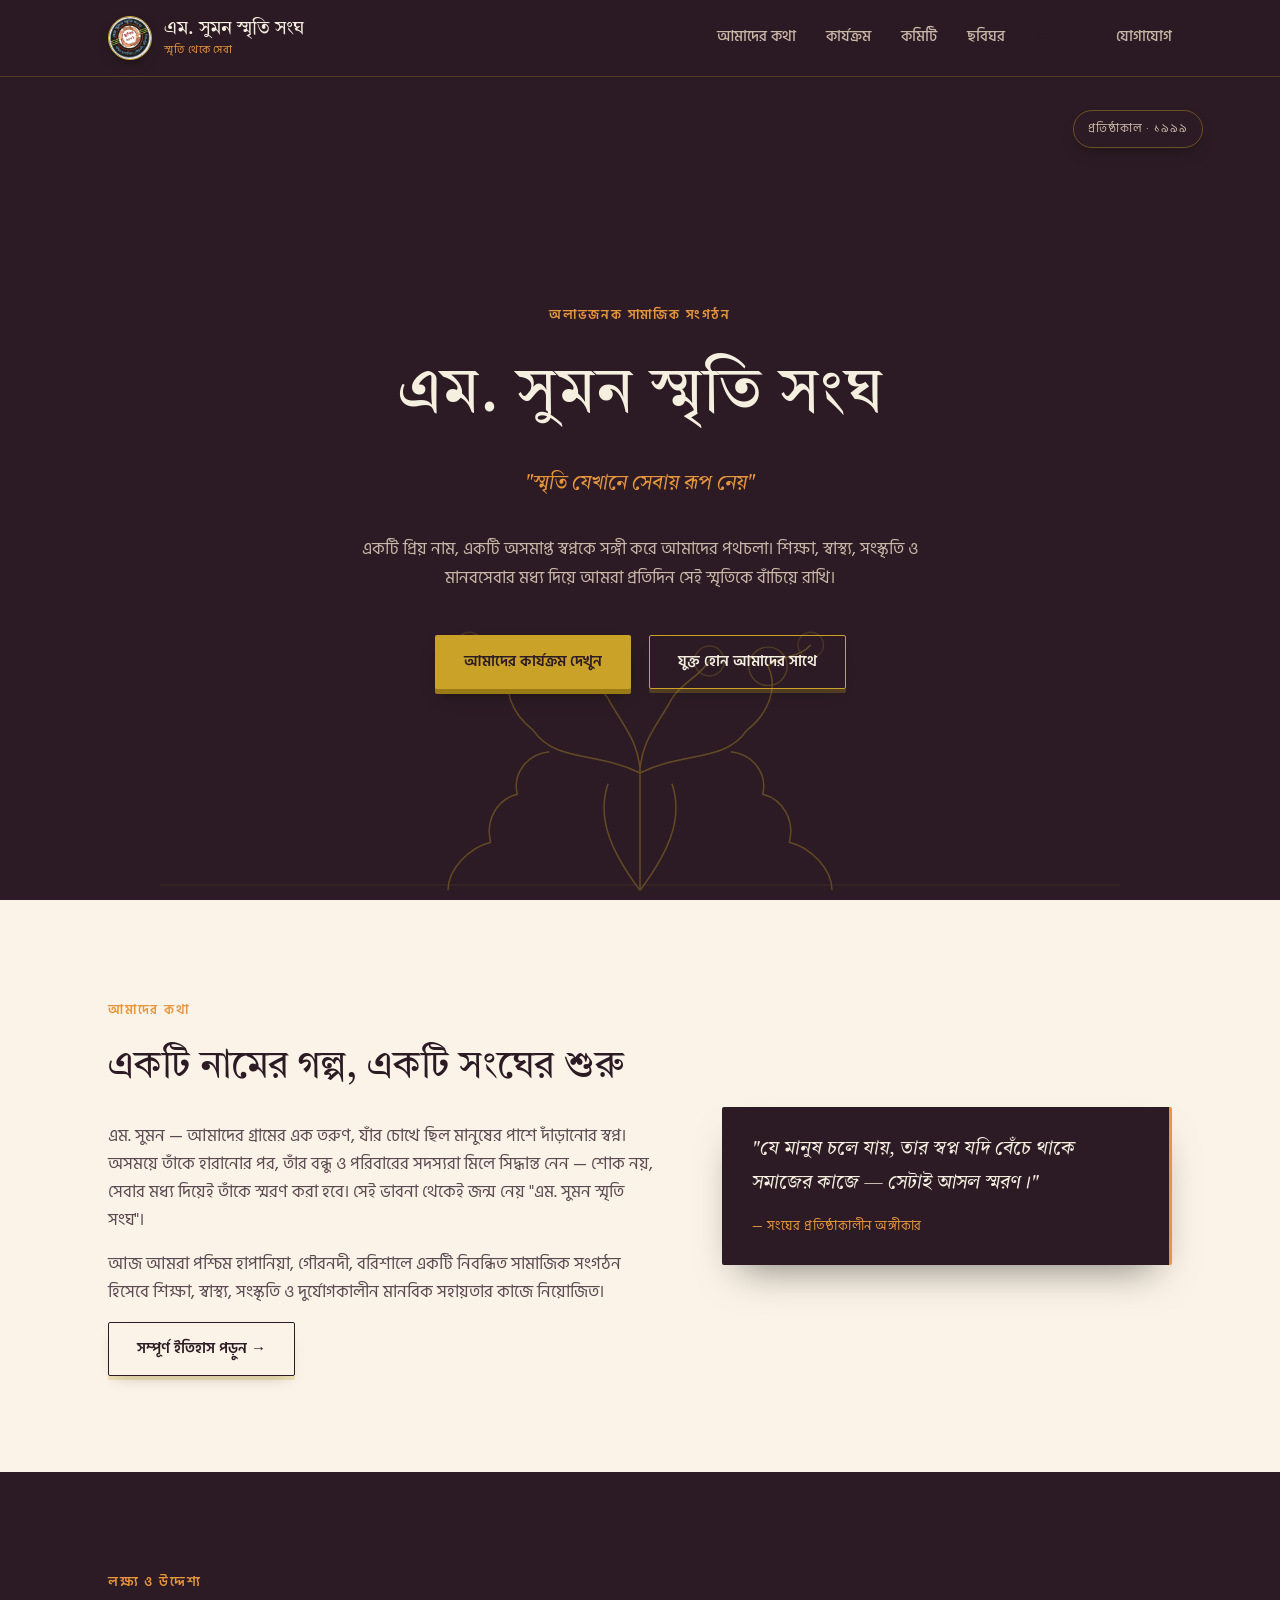
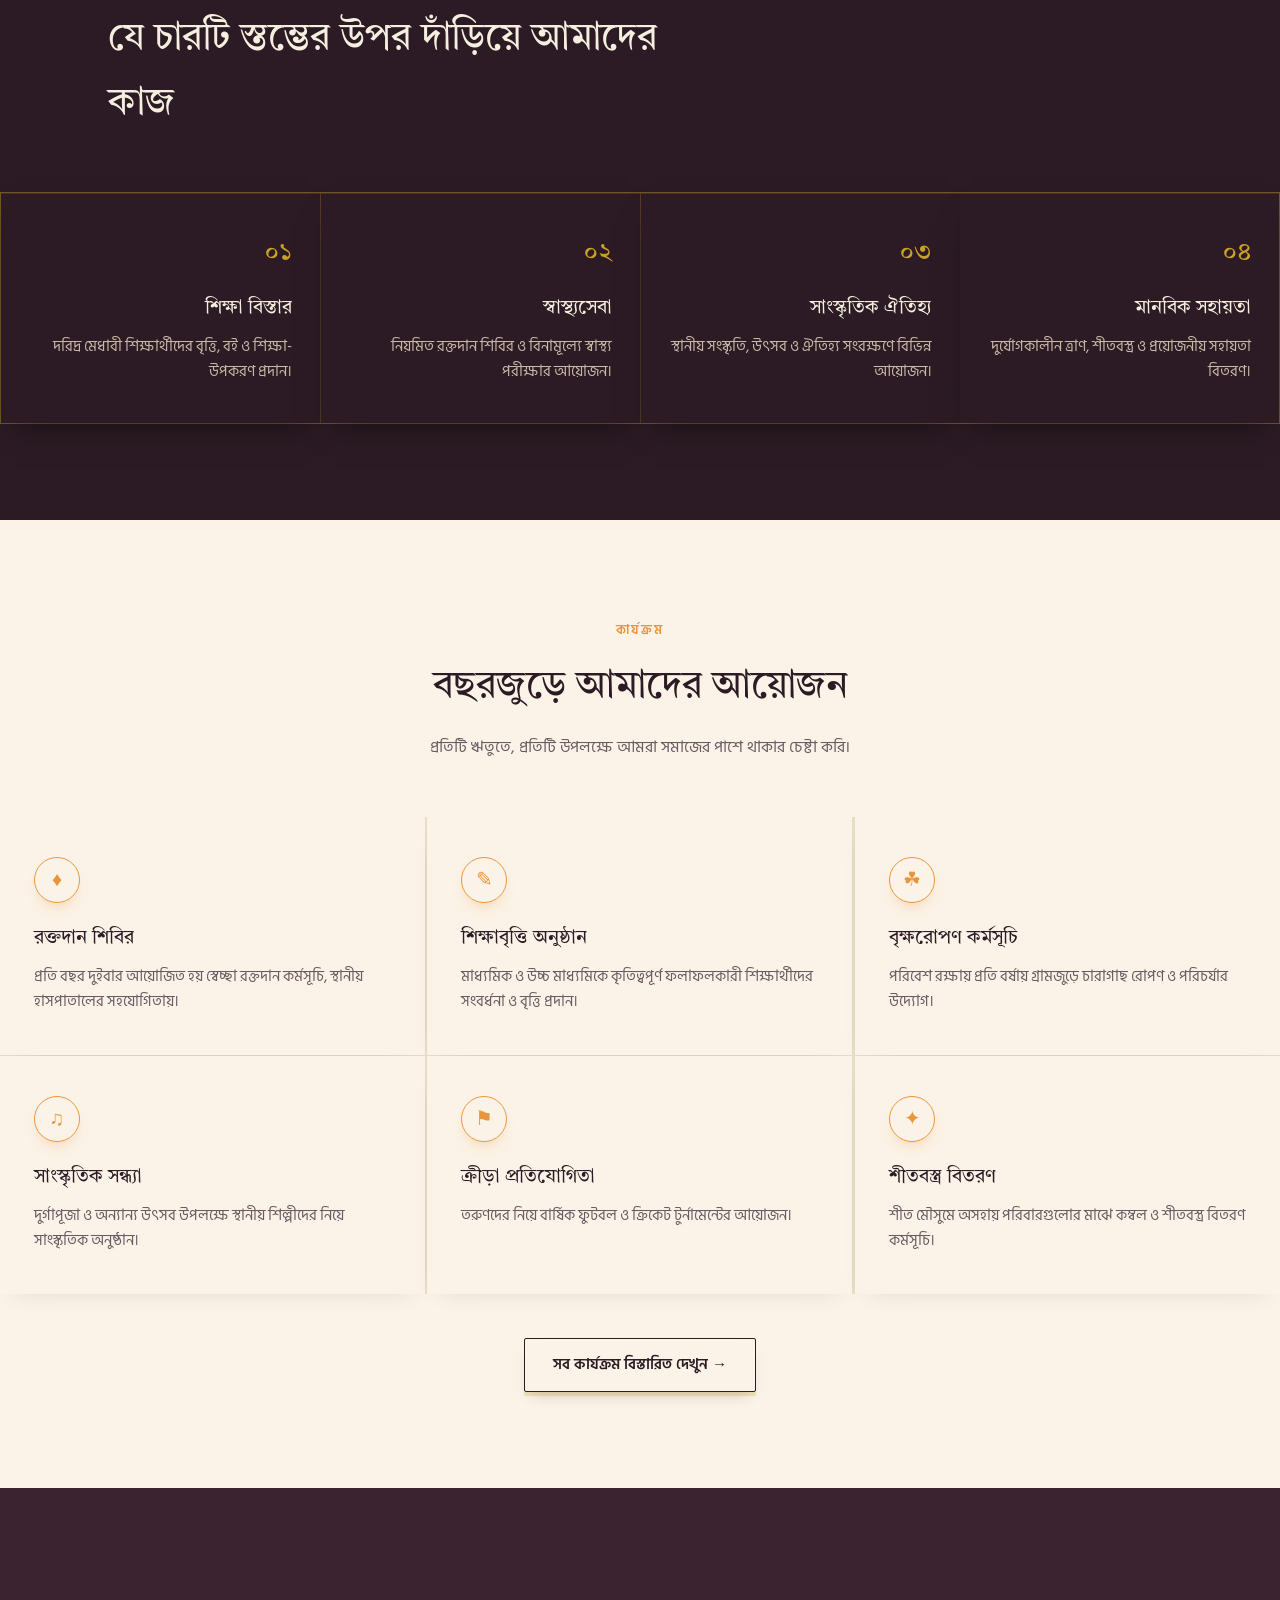
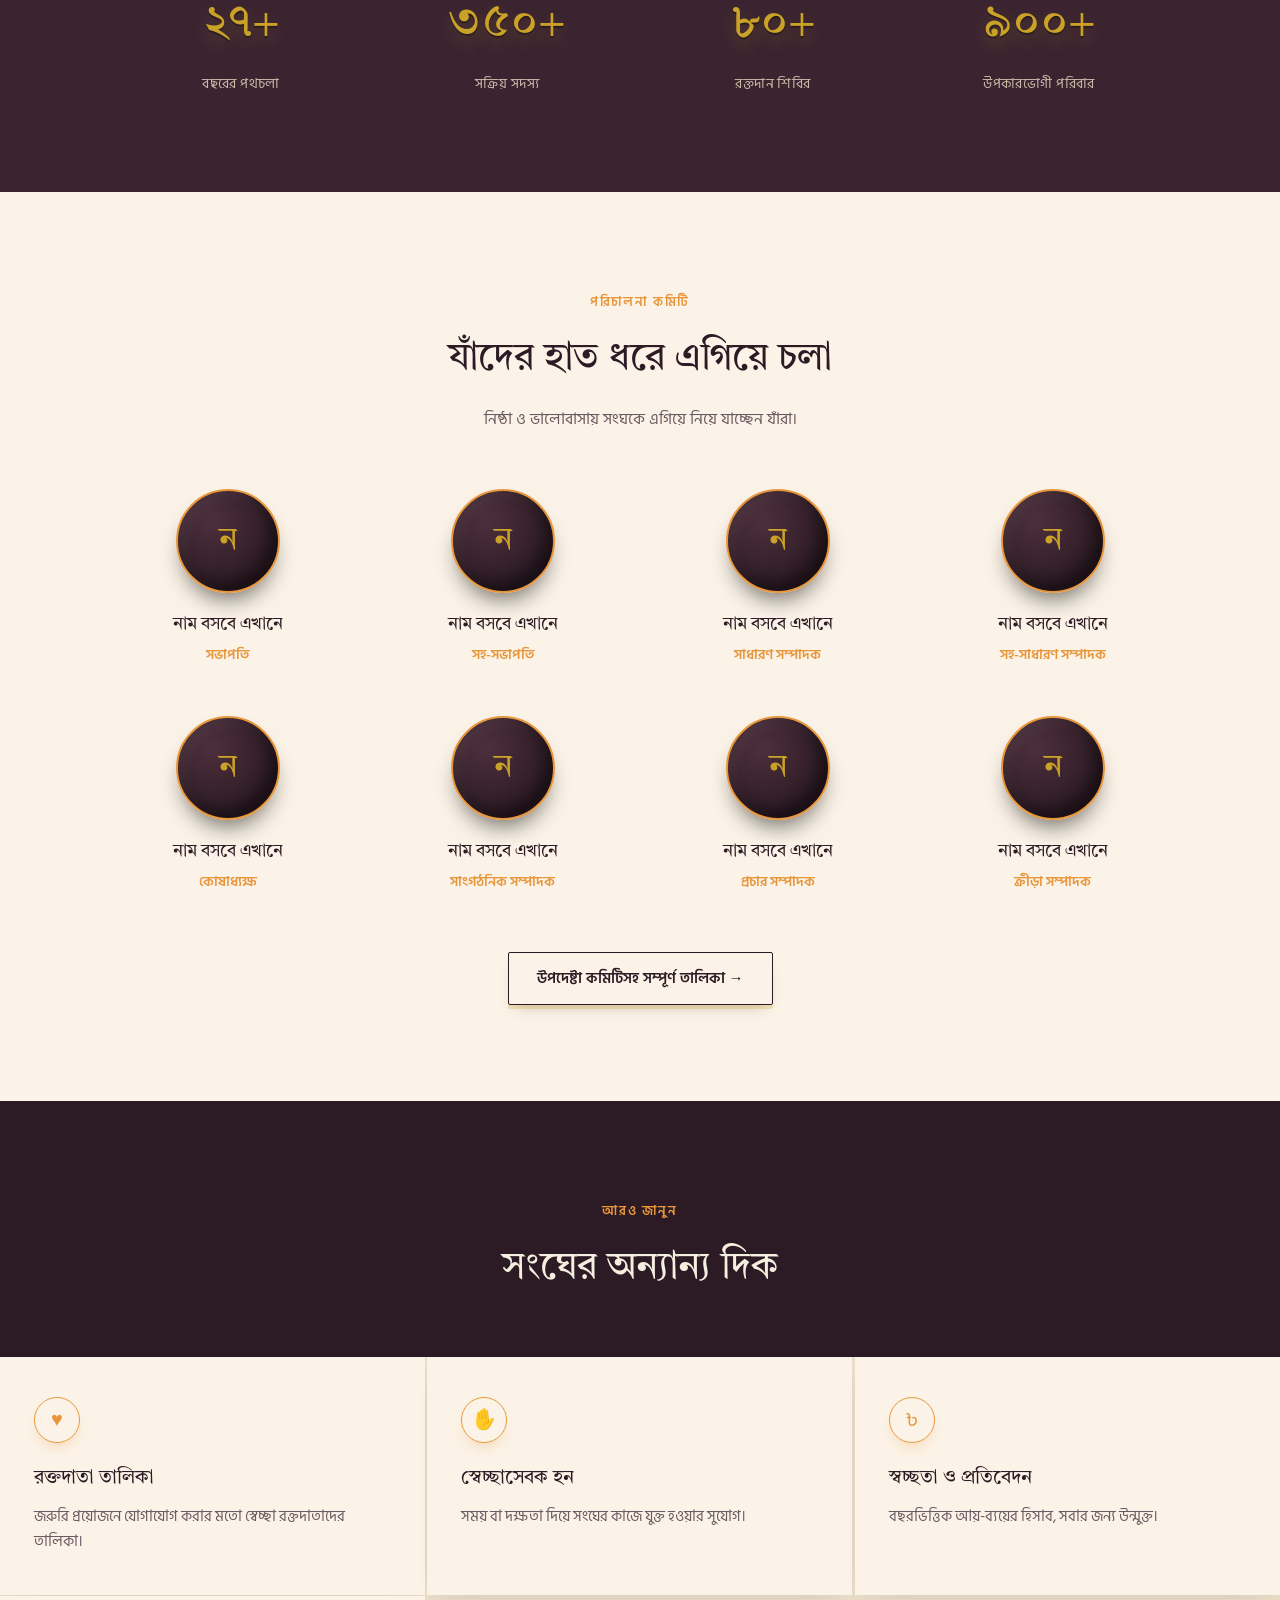
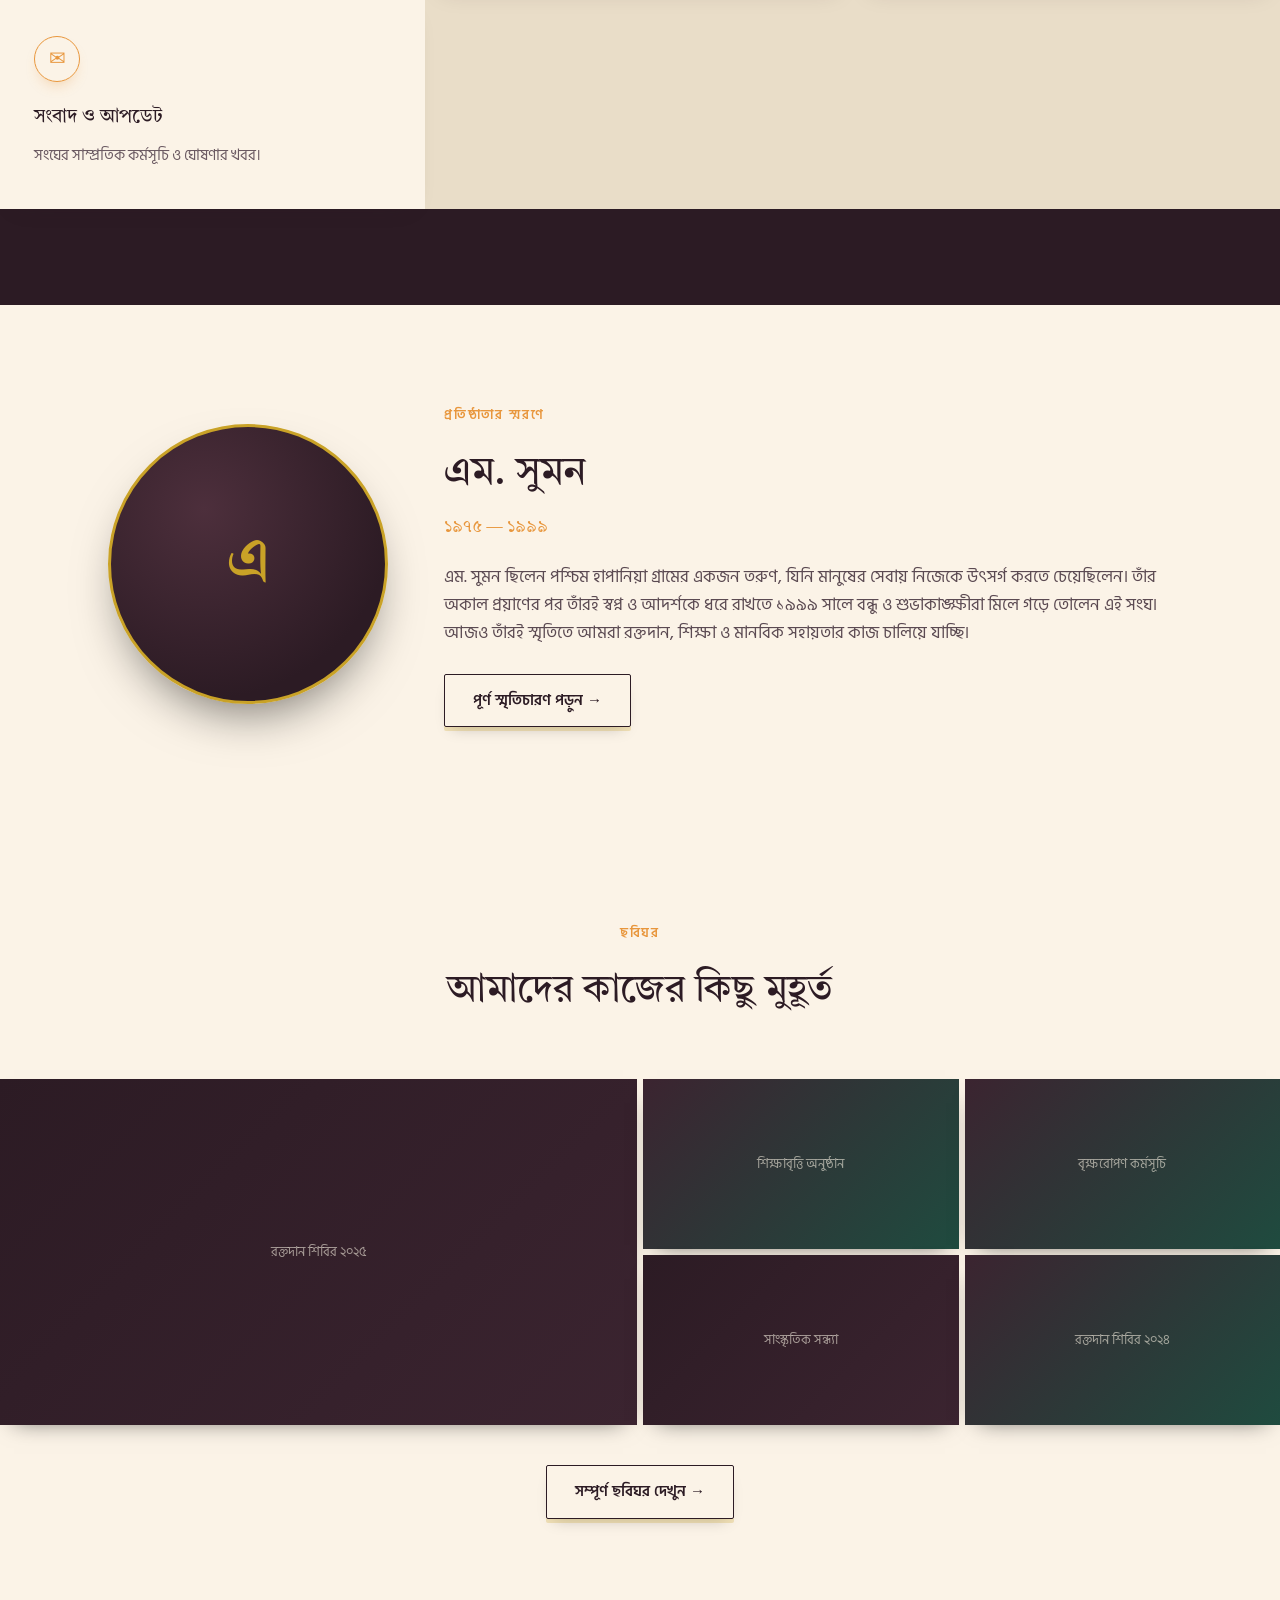
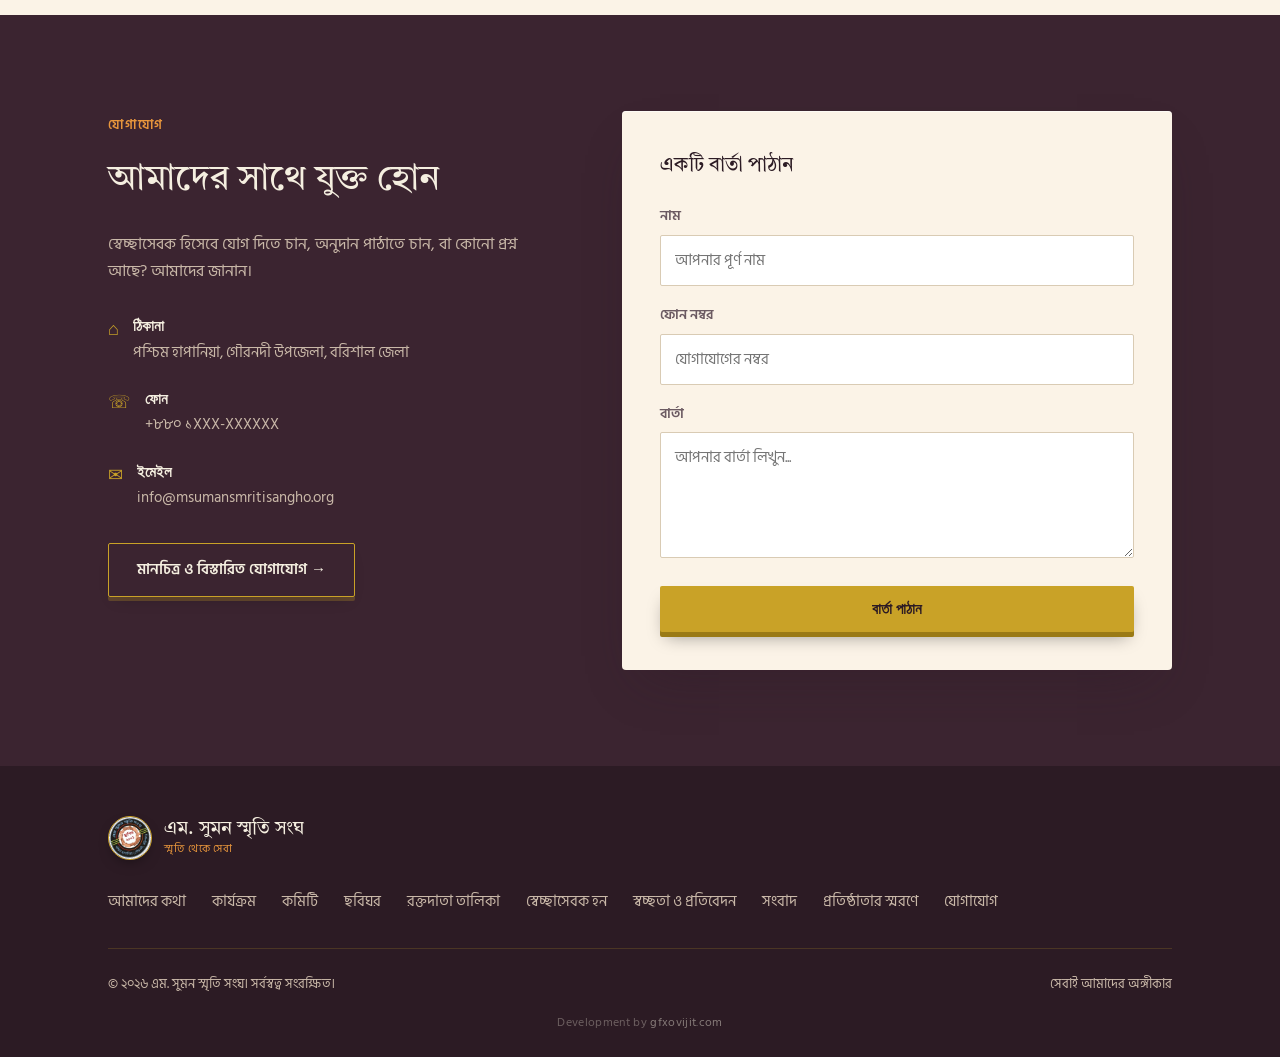
==== commit 8e1dc682: "Add files via upload" ====
--- a/index.html
+++ b/index.html
@@ -3,8 +3,8 @@
 <head>
 <meta charset="UTF-8">
 <meta name="viewport" content="width=device-width, initial-scale=1.0">
-<title>এম. সুমন স্মৃতি সংঘ — স্মৃতি থেকে সেবা</title>
-<meta name="description" content="এম. সুমন স্মৃতি সংঘ — পশ্চিম হাপানিয়া, গৌরনদী, বরিশালের একটি সমাজসেবামূলক সংগঠন। রক্তদান, শিক্ষাবৃত্তি, বৃক্ষরোপণ ও মানবিক সহায়তার কাজ করি।">
+<title>এম. সুমন স্মৃতি সংঘ | স্মৃতি থেকে সেবা</title>
+<meta name="description" content="পশ্চিম হাপানিয়া, গৌরনদী, বরিশালের একটি সামাজিক সংগঠন — রক্তদান, শিক্ষা, সংস্কৃতি ও মানবিক সহায়তার মধ্য দিয়ে সমাজের পাশে।">
 <link rel="preconnect" href="https://fonts.googleapis.com">
 <link rel="preconnect" href="https://fonts.gstatic.com" crossorigin>
 <link href="https://fonts.googleapis.com/css2?family=Tiro+Bangla:ital@0;1&family=Hind+Siliguri:wght@400;500;600;700&display=swap" rel="stylesheet">
@@ -43,149 +43,258 @@
   </div>
 </header>
 
-<section class="hero">
-  <div class="banyan-wrap">
-    <svg viewBox="0 0 1200 420" xmlns="http://www.w3.org/2000/svg" preserveAspectRatio="xMidYMax slice" style="width:100%; height:auto; display:block;">
-      <ellipse cx="600" cy="400" rx="560" ry="18" fill="#C9A227" opacity="0.18"/>
-      <path d="M600 400 C600 320 588 280 588 230 C588 190 605 165 600 120" stroke="#C9A227" stroke-width="10" fill="none" opacity="0.5"/>
-      <path d="M600 260 C560 240 520 250 480 230" stroke="#C9A227" stroke-width="6" fill="none" opacity="0.4"/>
-      <path d="M600 260 C640 240 680 250 720 232" stroke="#C9A227" stroke-width="6" fill="none" opacity="0.4"/>
-      <path d="M588 230 C560 400 560 400 500 400" stroke="#C9A227" stroke-width="5" fill="none" opacity="0.35"/>
-      <path d="M600 230 C650 400 650 400 720 400" stroke="#C9A227" stroke-width="5" fill="none" opacity="0.35"/>
-      <path d="M600 300 C580 400 580 400 540 400" stroke="#C9A227" stroke-width="4" fill="none" opacity="0.3"/>
-      <path d="M600 300 C630 400 630 400 680 400" stroke="#C9A227" stroke-width="4" fill="none" opacity="0.3"/>
-      <ellipse cx="600" cy="150" rx="300" ry="115" fill="#E8963C" opacity="0.14"/>
-      <ellipse cx="440" cy="190" rx="180" ry="90" fill="#C9A227" opacity="0.12"/>
-      <ellipse cx="760" cy="190" rx="180" ry="90" fill="#C9A227" opacity="0.12"/>
-      <ellipse cx="600" cy="110" rx="220" ry="85" fill="#1F4B3F" opacity="0.16"/>
-    </svg>
-  </div>
-  <span class="est-badge">প্রতিষ্ঠা <span data-field="org.founded_year">১৯৯৯</span> সাল থেকে</span>
+<section class="hero" id="top">
+  <span class="est-badge">প্রতিষ্ঠাকাল · <span data-field="org.founded_year">১৯৯৯</span></span>
   <div class="hero-content">
-    <span class="eyebrow">এম. সুমন স্মৃতি সংঘ</span>
-    <h1>একজন মানুষের স্মৃতি,<br>একটি সমাজের সেবা</h1>
-    <p class="tagline">স্মৃতি থেকে সেবা</p>
+    <span class="eyebrow">অলাভজনক সামাজিক সংগঠন</span>
+    <h1>এম. সুমন স্মৃতি সংঘ</h1>
+    <div class="tagline">"স্মৃতি যেখানে সেবায় রূপ নেয়"</div>
     <p class="lede">
-      পশ্চিম হাপানিয়া গ্রামে জন্ম নেওয়া একটি ছোট্ট প্রতিশ্রুতি আজ পরিণত হয়েছে শত শত পরিবারের
-      পাশে দাঁড়ানো একটি সংগঠনে — রক্তদান, শিক্ষাবৃত্তি, ত্রাণ ও পরিবেশ রক্ষার কাজে।
+      একটি প্রিয় নাম, একটি অসমাপ্ত স্বপ্নকে সঙ্গী করে আমাদের পথচলা।
+      শিক্ষা, স্বাস্থ্য, সংস্কৃতি ও মানবসেবার মধ্য দিয়ে আমরা প্রতিদিন সেই স্মৃতিকে বাঁচিয়ে রাখি।
     </p>
     <div class="hero-ctas">
       <a href="activities.html" class="btn btn-gold">আমাদের কার্যক্রম দেখুন</a>
-      <a href="contact.html" class="btn btn-outline">যোগাযোগ করুন</a>
+      <a href="contact.html" class="btn btn-outline">যুক্ত হোন আমাদের সাথে</a>
+    </div>
+  </div>
+
+  <div class="banyan-wrap">
+    <svg viewBox="0 0 1200 260" xmlns="http://www.w3.org/2000/svg" width="100%" preserveAspectRatio="xMidYMax slice">
+      <g fill="none" stroke="#C9A227" stroke-width="1.4">
+        <path d="M600 260 L600 150 M600 150 C560 130 520 140 500 110 M600 150 C640 130 680 140 700 110 M500 110 C480 95 470 70 480 50 M700 110 C720 95 730 70 720 50 M600 150 C600 120 580 100 570 80 M600 150 C600 120 620 100 630 80"/>
+        <path d="M480 50 C470 40 450 42 440 30 M720 50 C730 40 750 42 760 30 M570 80 C560 65 545 60 535 45 M630 80 C640 65 655 60 665 45"/>
+        <path d="M600 260 C570 220 560 190 570 160 M600 260 C630 220 640 190 630 160"/>
+        <path d="M420 260 C420 240 440 220 460 215 C455 195 465 175 485 170 C480 150 495 132 515 130"/>
+        <path d="M780 260 C780 240 760 220 740 215 C745 195 735 175 715 170 C720 150 705 132 685 130"/>
+        <circle cx="480" cy="50" r="18" opacity="0.7"/>
+        <circle cx="720" cy="50" r="18" opacity="0.7"/>
+        <circle cx="535" cy="45" r="14" opacity="0.6"/>
+        <circle cx="665" cy="45" r="14" opacity="0.6"/>
+        <circle cx="440" cy="30" r="12" opacity="0.5"/>
+        <circle cx="760" cy="30" r="12" opacity="0.5"/>
+      </g>
+      <line x1="150" y1="255" x2="1050" y2="255" stroke="#C9A227" stroke-width="1" opacity="0.35"/>
+    </svg>
+  </div>
+</section>
+
+<section class="section section-ivory" id="about">
+  <div class="container about-grid">
+    <div>
+      <span class="eyebrow">আমাদের কথা</span>
+      <h2>একটি নামের গল্প, একটি সংঘের শুরু</h2>
+      <p>
+        এম. সুমন — আমাদের গ্রামের এক তরুণ, যাঁর চোখে ছিল মানুষের পাশে দাঁড়ানোর স্বপ্ন। অসময়ে তাঁকে হারানোর পর,
+        তাঁর বন্ধু ও পরিবারের সদস্যরা মিলে সিদ্ধান্ত নেন — শোক নয়, সেবার মধ্য দিয়েই তাঁকে স্মরণ করা হবে।
+        সেই ভাবনা থেকেই জন্ম নেয় "এম. সুমন স্মৃতি সংঘ"।
+      </p>
+      <p>
+        আজ আমরা পশ্চিম হাপানিয়া, গৌরনদী, বরিশালে একটি নিবন্ধিত সামাজিক সংগঠন হিসেবে শিক্ষা, স্বাস্থ্য,
+        সংস্কৃতি ও দুর্যোগকালীন মানবিক সহায়তার কাজে নিয়োজিত।
+      </p>
+      <a href="about.html" class="btn btn-outline" style="border-color:var(--maroon-dark); color:var(--maroon-dark);">সম্পূর্ণ ইতিহাস পড়ুন →</a>
+    </div>
+    <div class="quote-block">
+      "যে মানুষ চলে যায়, তার স্বপ্ন যদি বেঁচে থাকে সমাজের কাজে — সেটাই আসল স্মরণ।"
+      <small>— সংঘের প্রতিষ্ঠাকালীন অঙ্গীকার</small>
+    </div>
+  </div>
+</section>
+
+<section class="section section-dark" id="mission">
+  <div class="container">
+    <span class="eyebrow">লক্ষ্য ও উদ্দেশ্য</span>
+    <h2 style="color:var(--text-light); font-size:clamp(28px,3.6vw,38px); max-width:560px;">
+      যে চারটি স্তম্ভের উপর দাঁড়িয়ে আমাদের কাজ
+    </h2>
+  </div>
+  <div class="mission-grid">
+    <div class="mission-card tilt-card">
+      <span class="num">০১</span>
+      <h3>শিক্ষা বিস্তার</h3>
+      <p>দরিদ্র মেধাবী শিক্ষার্থীদের বৃত্তি, বই ও শিক্ষা-উপকরণ প্রদান।</p>
+    </div>
+    <div class="mission-card tilt-card">
+      <span class="num">০২</span>
+      <h3>স্বাস্থ্যসেবা</h3>
+      <p>নিয়মিত রক্তদান শিবির ও বিনামূল্যে স্বাস্থ্য পরীক্ষার আয়োজন।</p>
+    </div>
+    <div class="mission-card tilt-card">
+      <span class="num">০৩</span>
+      <h3>সাংস্কৃতিক ঐতিহ্য</h3>
+      <p>স্থানীয় সংস্কৃতি, উৎসব ও ঐতিহ্য সংরক্ষণে বিভিন্ন আয়োজন।</p>
+    </div>
+    <div class="mission-card tilt-card">
+      <span class="num">০৪</span>
+      <h3>মানবিক সহায়তা</h3>
+      <p>দুর্যোগকালীন ত্রাণ, শীতবস্ত্র ও প্রয়োজনীয় সহায়তা বিতরণ।</p>
+    </div>
+  </div>
+</section>
+
+<section class="section section-ivory" id="activities">
+  <div class="container">
+    <div class="section-head">
+      <span class="eyebrow">কার্যক্রম</span>
+      <h2>বছরজুড়ে আমাদের আয়োজন</h2>
+      <p>প্রতিটি ঋতুতে, প্রতিটি উপলক্ষে আমরা সমাজের পাশে থাকার চেষ্টা করি।</p>
+    </div>
+  </div>
+  <div class="activity-grid">
+    <div class="activity-card tilt-card">
+      <div class="activity-icon">♦</div>
+      <h3>রক্তদান শিবির</h3>
+      <p>প্রতি বছর দুইবার আয়োজিত হয় স্বেচ্ছা রক্তদান কর্মসূচি, স্থানীয় হাসপাতালের সহযোগিতায়।</p>
+    </div>
+    <div class="activity-card tilt-card">
+      <div class="activity-icon">✎</div>
+      <h3>শিক্ষাবৃত্তি অনুষ্ঠান</h3>
+      <p>মাধ্যমিক ও উচ্চ মাধ্যমিকে কৃতিত্বপূর্ণ ফলাফলকারী শিক্ষার্থীদের সংবর্ধনা ও বৃত্তি প্রদান।</p>
+    </div>
+    <div class="activity-card tilt-card">
+      <div class="activity-icon">☘</div>
+      <h3>বৃক্ষরোপণ কর্মসূচি</h3>
+      <p>পরিবেশ রক্ষায় প্রতি বর্ষায় গ্রামজুড়ে চারাগাছ রোপণ ও পরিচর্যার উদ্যোগ।</p>
+    </div>
+    <div class="activity-card tilt-card">
+      <div class="activity-icon">♫</div>
+      <h3>সাংস্কৃতিক সন্ধ্যা</h3>
+      <p>দুর্গাপূজা ও অন্যান্য উৎসব উপলক্ষে স্থানীয় শিল্পীদের নিয়ে সাংস্কৃতিক অনুষ্ঠান।</p>
+    </div>
+    <div class="activity-card tilt-card">
+      <div class="activity-icon">⚑</div>
+      <h3>ক্রীড়া প্রতিযোগিতা</h3>
+      <p>তরুণদের নিয়ে বার্ষিক ফুটবল ও ক্রিকেট টুর্নামেন্টের আয়োজন।</p>
+    </div>
+    <div class="activity-card tilt-card">
+      <div class="activity-icon">✦</div>
+      <h3>শীতবস্ত্র বিতরণ</h3>
+      <p>শীত মৌসুমে অসহায় পরিবারগুলোর মাঝে কম্বল ও শীতবস্ত্র বিতরণ কর্মসূচি।</p>
+    </div>
+  </div>
+  <div class="container" style="text-align:center; margin-top:44px;">
+    <a href="activities.html" class="btn btn-outline" style="border-color:var(--maroon-dark); color:var(--maroon-dark);">সব কার্যক্রম বিস্তারিত দেখুন →</a>
+  </div>
+</section>
+
+<section class="section section-mid">
+  <div class="container stats-bar">
+    <div class="stat"><div class="figure" data-field="stats.years">২৭+</div><div class="label">বছরের পথচলা</div></div>
+    <div class="stat"><div class="figure" data-field="stats.members">৩৫০+</div><div class="label">সক্রিয় সদস্য</div></div>
+    <div class="stat"><div class="figure" data-field="stats.campaigns">৮০+</div><div class="label">রক্তদান শিবির</div></div>
+    <div class="stat"><div class="figure" data-field="stats.families">৯০০+</div><div class="label">উপকারভোগী পরিবার</div></div>
+  </div>
+</section>
+
+<section class="section section-ivory" id="committee">
+  <div class="container">
+    <div class="section-head">
+      <span class="eyebrow">পরিচালনা কমিটি</span>
+      <h2>যাঁদের হাত ধরে এগিয়ে চলা</h2>
+      <p>নিষ্ঠা ও ভালোবাসায় সংঘকে এগিয়ে নিয়ে যাচ্ছেন যাঁরা।</p>
+    </div>
+    <div class="committee-grid" id="executive-committee-grid"></div>
+    <div style="text-align:center; margin-top:44px;">
+      <a href="committee.html" class="btn btn-outline" style="border-color:var(--maroon-dark); color:var(--maroon-dark);">উপদেষ্টা কমিটিসহ সম্পূর্ণ তালিকা →</a>
     </div>
   </div>
 </section>
 
 <section class="section section-dark">
   <div class="container">
-    <div class="stats-bar">
-      <div class="stat">
-        <div class="figure" data-field="stats.years">২৭+</div>
-        <div class="label">বছরের পথচলা</div>
-      </div>
-      <div class="stat">
-        <div class="figure" data-field="stats.members">৩৫০+</div>
-        <div class="label">সক্রিয় সদস্য</div>
-      </div>
-      <div class="stat">
-        <div class="figure" data-field="stats.campaigns">৮০+</div>
-        <div class="label">রক্তদান শিবির</div>
-      </div>
-      <div class="stat">
-        <div class="figure" data-field="stats.families">৯০০+</div>
-        <div class="label">উপকারভোগী পরিবার</div>
-      </div>
-    </div>
-  </div>
-</section>
-
-<section class="section section-ivory" id="mission">
-  <div class="container">
     <div class="section-head">
-      <span class="eyebrow">লক্ষ্য ও উদ্দেশ্য</span>
-      <h2>যে চারটি স্তম্ভের উপর আমাদের কাজ দাঁড়িয়ে</h2>
-      <p>এম. সুমনের স্বপ্ন ছিল একটি সুস্থ, সচেতন ও সহমর্মী সমাজ গড়ে তোলা। সেই লক্ষ্যে আমরা প্রধানত চারটি দিকে কাজ করে যাচ্ছি।</p>
-    </div>
-    <div class="mission-grid">
-      <div class="mission-card tilt-card" style="text-align:right;">
-        <span class="num">০১</span>
-        <h3>শিক্ষা</h3>
-        <p>মেধাবী কিন্তু আর্থিকভাবে অসচ্ছল শিক্ষার্থীদের বৃত্তি ও শিক্ষা-উপকরণ দিয়ে পাশে থাকা।</p>
-      </div>
-      <div class="mission-card tilt-card">
-        <span class="num">০২</span>
-        <h3>স্বাস্থ্য</h3>
-        <p>নিয়মিত রক্তদান শিবির ও স্বাস্থ্য সচেতনতামূলক কর্মসূচির মাধ্যমে জীবন বাঁচানোর চেষ্টা।</p>
-      </div>
-      <div class="mission-card tilt-card">
-        <span class="num">০৩</span>
-        <h3>পরিবেশ</h3>
-        <p>বৃক্ষরোপণ কর্মসূচির মাধ্যমে গ্রামের প্রাকৃতিক পরিবেশ সবুজ ও সুরক্ষিত রাখার প্রয়াস।</p>
-      </div>
-      <div class="mission-card tilt-card">
-        <span class="num">০৪</span>
-        <h3>মানবিক সহায়তা</h3>
-        <p>দুর্যোগ ও শীতকালে অসহায় পরিবারগুলোর পাশে খাদ্য, বস্ত্র ও প্রয়োজনীয় সহায়তা নিয়ে দাঁড়ানো।</p>
-      </div>
-    </div>
-  </div>
-</section>
-
-<section class="section section-mid">
-  <div class="container">
-    <div class="section-head">
-      <span class="eyebrow">আমাদের কার্যক্রম</span>
-      <h2 style="color:var(--text-light);">বছরজুড়ে যা নিয়ে আমরা কাজ করি</h2>
-      <p style="color:var(--text-muted);">নিচে আমাদের কয়েকটি প্রধান উদ্যোগের ঝলক — বিস্তারিত জানতে কার্যক্রম পাতা দেখুন।</p>
-    </div>
-    <div class="activity-grid">
-      <div class="activity-card tilt-card">
-        <div class="activity-icon">♥</div>
-        <h3>রক্তদান শিবির</h3>
-        <p>বছরে দুইবার আয়োজিত স্বেচ্ছা রক্তদান শিবিরে গড়ে ৪০-৫০ জন রক্ত দান করেন।</p>
-      </div>
-      <div class="activity-card tilt-card">
-        <div class="activity-icon">✎</div>
-        <h3>শিক্ষাবৃত্তি</h3>
-        <p>আর্থিকভাবে অসচ্ছল মেধাবী শিক্ষার্থীদের প্রতি বছর বৃত্তি ও শিক্ষা-উপকরণ প্রদান।</p>
-      </div>
-      <div class="activity-card tilt-card">
-        <div class="activity-icon">❀</div>
-        <h3>বৃক্ষরোপণ</h3>
-        <p>বর্ষা মৌসুমে গ্রামজুড়ে ফলদ ও ছায়াদানকারী গাছের চারা রোপণ কর্মসূচি।</p>
-      </div>
-    </div>
-    <div style="text-align:center; margin-top:52px;">
-      <a href="activities.html" class="btn btn-gold">সব কার্যক্রম দেখুন</a>
-    </div>
+      <span class="eyebrow" style="color:var(--marigold);">আরও জানুন</span>
+      <h2 style="color:var(--text-light);">সংঘের অন্যান্য দিক</h2>
+    </div>
+  </div>
+  <div class="activity-grid">
+    <a href="blood-donors.html" class="activity-card tilt-card" style="text-decoration:none; display:block; color:inherit;">
+      <div class="activity-icon">♥</div>
+      <h3>রক্তদাতা তালিকা</h3>
+      <p>জরুরি প্রয়োজনে যোগাযোগ করার মতো স্বেচ্ছা রক্তদাতাদের তালিকা।</p>
+    </a>
+    <a href="volunteer.html" class="activity-card tilt-card" style="text-decoration:none; display:block; color:inherit;">
+      <div class="activity-icon">✋</div>
+      <h3>স্বেচ্ছাসেবক হন</h3>
+      <p>সময় বা দক্ষতা দিয়ে সংঘের কাজে যুক্ত হওয়ার সুযোগ।</p>
+    </a>
+    <a href="finance.html" class="activity-card tilt-card" style="text-decoration:none; display:block; color:inherit;">
+      <div class="activity-icon">৳</div>
+      <h3>স্বচ্ছতা ও প্রতিবেদন</h3>
+      <p>বছরভিত্তিক আয়-ব্যয়ের হিসাব, সবার জন্য উন্মুক্ত।</p>
+    </a>
+    <a href="news.html" class="activity-card tilt-card" style="text-decoration:none; display:block; color:inherit;">
+      <div class="activity-icon">✉</div>
+      <h3>সংবাদ ও আপডেট</h3>
+      <p>সংঘের সাম্প্রতিক কর্মসূচি ও ঘোষণার খবর।</p>
+    </a>
   </div>
 </section>
 
 <section class="section section-ivory">
+  <div class="container">
+    <div class="memorial-hero">
+      <div class="memorial-photo" id="memorialPhotoLetter">স</div>
+      <div>
+        <span class="eyebrow">প্রতিষ্ঠাতার স্মরণে</span>
+        <h2 data-field="memorial.name">এম. সুমন</h2>
+        <span class="memorial-years" data-field="memorial.years">১৯৭৫ — ১৯৯৯</span>
+        <p data-field="memorial.bio">এম. সুমন ছিলেন পশ্চিম হাপানিয়া গ্রামের একজন তরুণ, যিনি মানুষের সেবায় নিজেকে উৎসর্গ করতে চেয়েছিলেন।</p>
+        <a href="memorial.html" class="btn btn-outline" style="border-color:var(--maroon-dark); color:var(--maroon-dark); margin-top:10px;">পূর্ণ স্মৃতিচারণ পড়ুন →</a>
+      </div>
+    </div>
+  </div>
+</section>
+
+<section class="section section-ivory" id="gallery">
   <div class="container">
     <div class="section-head">
       <span class="eyebrow">ছবিঘর</span>
       <h2>আমাদের কাজের কিছু মুহূর্ত</h2>
     </div>
-    <div class="gallery-grid" id="home-gallery-grid"></div>
-    <div style="text-align:center; margin-top:40px;">
-      <a href="gallery.html" class="btn btn-outline" style="color:var(--maroon-dark); border-color:var(--maroon-dark);">পুরো ছবিঘর দেখুন</a>
-    </div>
-  </div>
-</section>
-
-<section class="section section-dark">
-  <div class="container" style="text-align:center;">
-    <span class="eyebrow">আমাদের সাথে যুক্ত হোন</span>
-    <h2 style="color:var(--text-light); font-size:clamp(26px,3.4vw,36px); max-width:600px; margin:0 auto 20px auto;">
-      একটি ভালো কাজ, একজন মানুষের জীবন বদলে দিতে পারে
-    </h2>
-    <p style="color:var(--text-muted); max-width:520px; margin:0 auto 34px auto;">
-      স্বেচ্ছাসেবক হতে চান, অনুদান পাঠাতে চান, নাকি শুধু আমাদের কাজ সম্পর্কে জানতে চান — যেকোনো ভাবেই আপনাকে স্বাগত।
-    </p>
-    <div class="hero-ctas" style="justify-content:center;">
-      <a href="contact.html" class="btn btn-gold">যোগাযোগ করুন</a>
-      <a href="about.html" class="btn btn-outline">আমাদের গল্প পড়ুন</a>
+  </div>
+  <div class="gallery-grid" id="home-gallery-grid"></div>
+  <div class="container" style="text-align:center; margin-top:40px;">
+    <a href="gallery.html" class="btn btn-outline" style="border-color:var(--maroon-dark); color:var(--maroon-dark);">সম্পূর্ণ ছবিঘর দেখুন →</a>
+  </div>
+</section>
+
+<section class="section section-mid" id="contact">
+  <div class="container contact-grid">
+    <div class="contact-info">
+      <span class="eyebrow">যোগাযোগ</span>
+      <h2 style="color:var(--text-light);">আমাদের সাথে যুক্ত হোন</h2>
+      <p>স্বেচ্ছাসেবক হিসেবে যোগ দিতে চান, অনুদান পাঠাতে চান, বা কোনো প্রশ্ন আছে? আমাদের জানান।</p>
+      <div class="info-row">
+        <span class="ic">⌂</span>
+        <div><b>ঠিকানা</b><span data-field="org.address">পশ্চিম হাপানিয়া, গৌরনদী উপজেলা, বরিশাল জেলা</span></div>
+      </div>
+      <div class="info-row">
+        <span class="ic">☏</span>
+        <div><b>ফোন</b><span data-field="org.phone">+৮৮০ ১XXX-XXXXXX</span></div>
+      </div>
+      <div class="info-row">
+        <span class="ic">✉</span>
+        <div><b>ইমেইল</b><span data-field="org.email">info@msumansmritisangho.org</span></div>
+      </div>
+      <a href="contact.html" class="btn btn-outline" style="margin-top:12px;">মানচিত্র ও বিস্তারিত যোগাযোগ →</a>
+    </div>
+    <div class="form-panel">
+      <h3>একটি বার্তা পাঠান</h3>
+      <div class="field">
+        <label for="fname">নাম</label>
+        <input type="text" id="fname" placeholder="আপনার পূর্ণ নাম">
+      </div>
+      <div class="field">
+        <label for="fphone">ফোন নম্বর</label>
+        <input type="text" id="fphone" placeholder="যোগাযোগের নম্বর">
+      </div>
+      <div class="field">
+        <label for="fmsg">বার্তা</label>
+        <textarea id="fmsg" rows="4" placeholder="আপনার বার্তা লিখুন..."></textarea>
+      </div>
+      <button type="button" class="btn btn-gold" style="width:100%;">বার্তা পাঠান</button>
     </div>
   </div>
 </section>
@@ -216,10 +325,10 @@
       <span>© ২০২৬ এম. সুমন স্মৃতি সংঘ। সর্বস্বত্ব সংরক্ষিত।</span>
       <span>সেবাই আমাদের অঙ্গীকার</span>
     </div>
+    <div class="footer-credit">Development by <a href="https://gfxovijit.com" target="_blank" rel="noopener">gfxovijit.com</a></div>
   </div>
 </footer>
 
-<script src="https://identity.netlify.com/v1/netlify-identity-widget.js"></script>
 <script>
   if (window.netlifyIdentity) {
     window.netlifyIdentity.on("init", user => {
--- a/styles.css
+++ b/styles.css
@@ -617,3 +617,19 @@
   padding:16px 20px; border-radius:4px; font-size:14.5px; margin-top:16px;
 }
 .form-success.show{display:block;}
+
+/* ---------- Developer credit line ---------- */
+.footer-credit{
+  text-align:center;
+  font-size:11.5px;
+  color:rgba(245,239,224,0.32);
+  margin-top:18px;
+  letter-spacing:0.03em;
+}
+.footer-credit a{
+  color:rgba(245,239,224,0.45);
+  transition:color .2s ease;
+}
+.footer-credit a:hover{
+  color:var(--marigold);
+}
